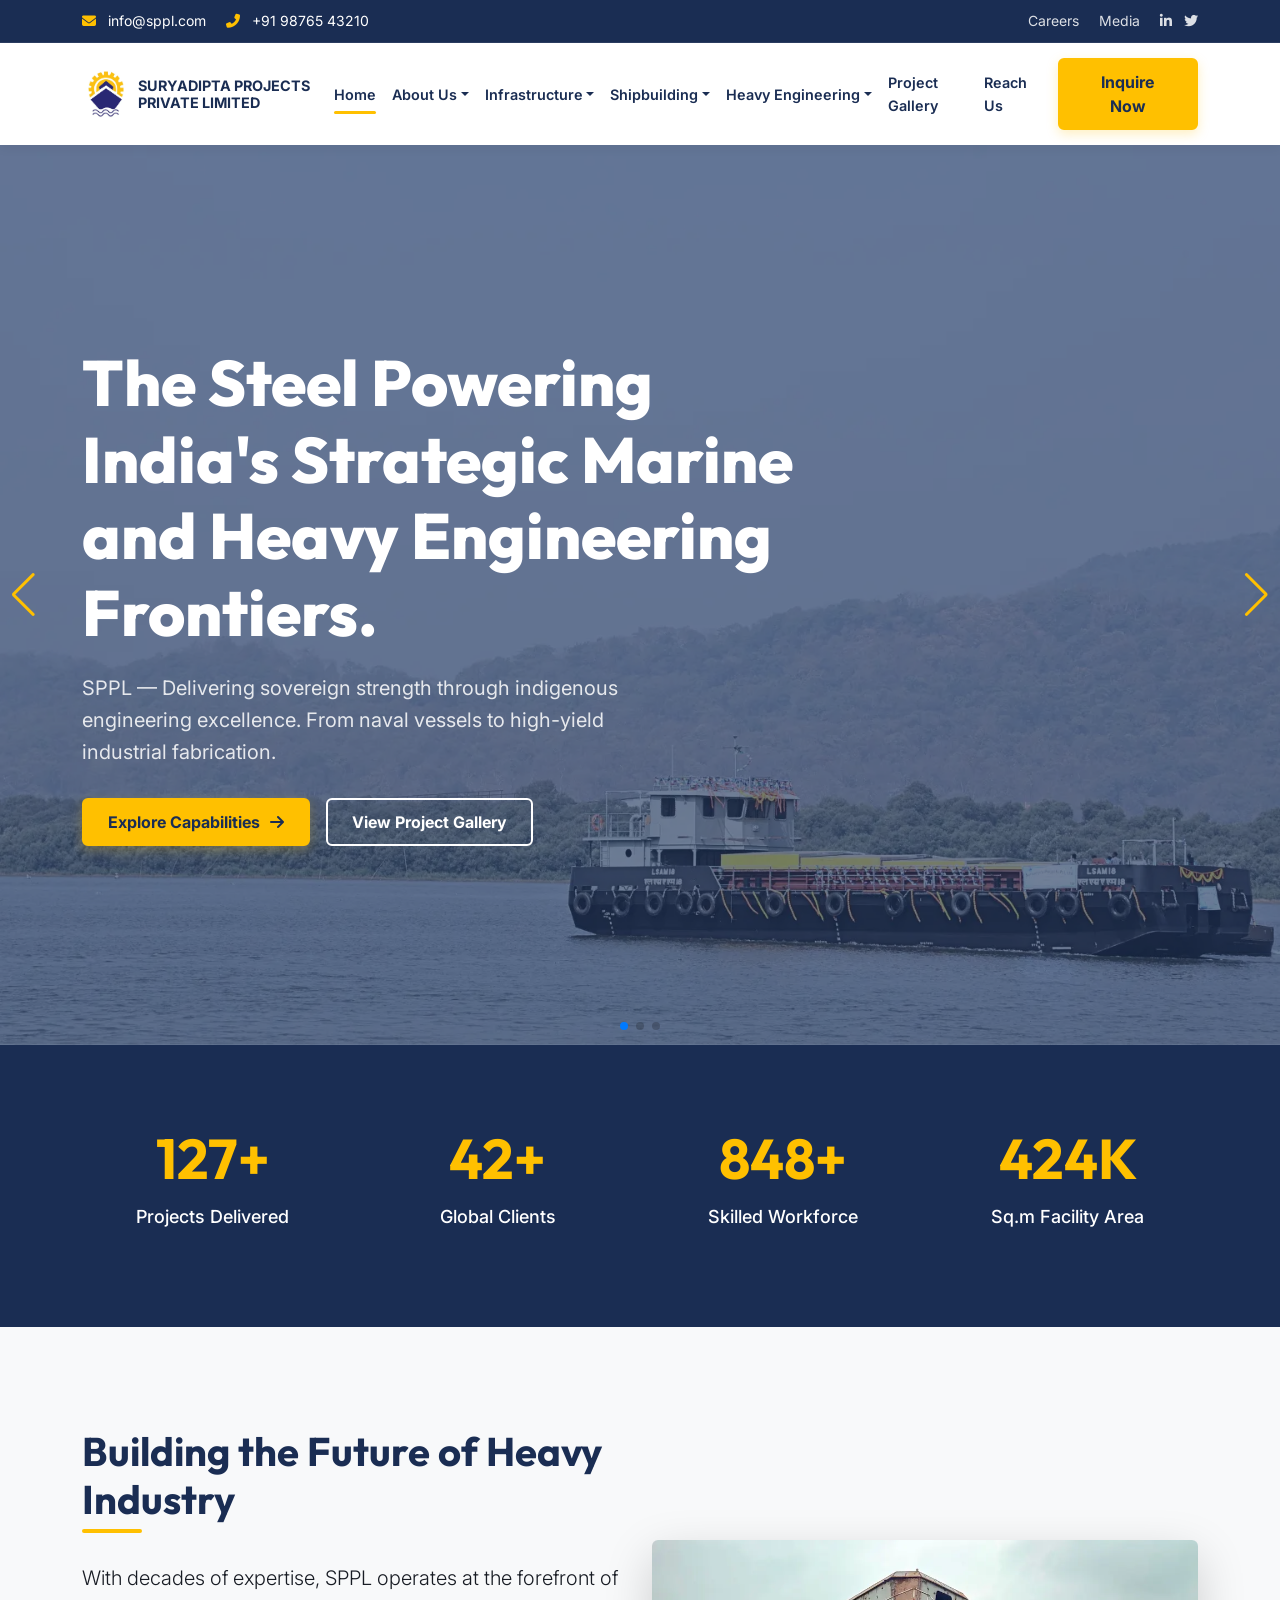
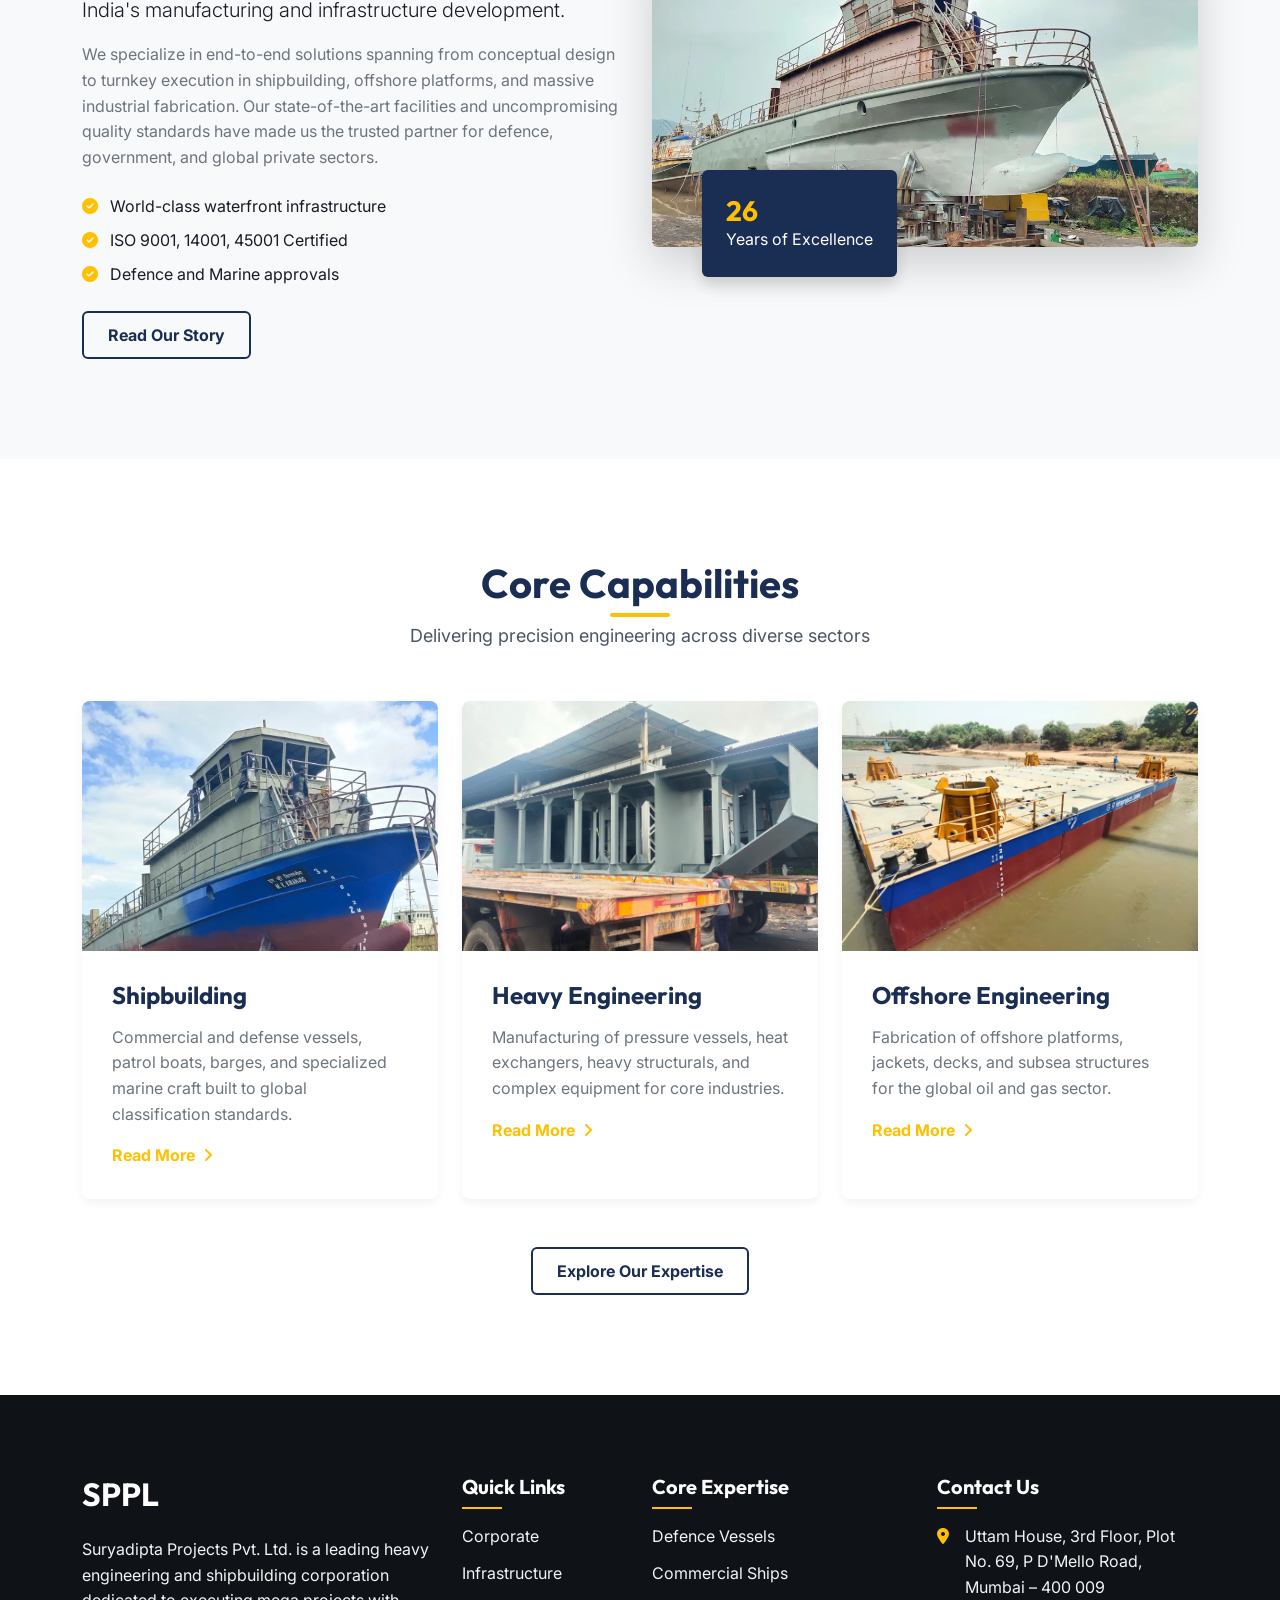
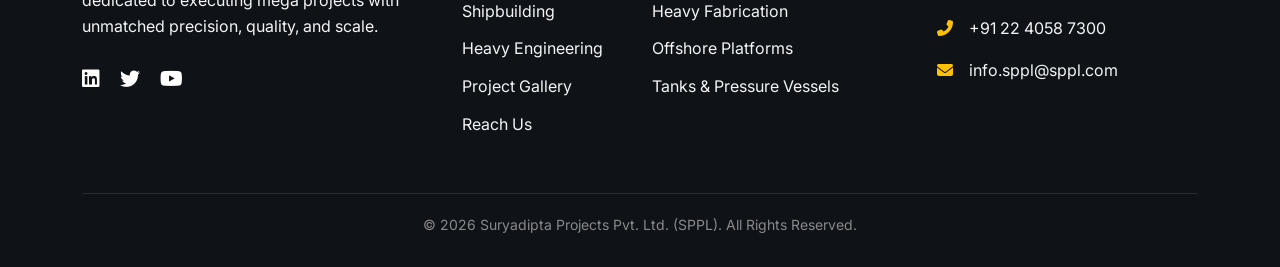
==== index.html @ 50466964 "Initial commit" ====
<!DOCTYPE html>
<html lang="en">

<head>
    <meta charset="UTF-8">
    <meta name="viewport" content="width=device-width, initial-scale=1.0">
    <meta name="description"
        content="SPPL - Suryadipta Projects Pvt. Ltd. Leading the way in heavy engineering, shipbuilding, offshore engineering, and industrial fabrication in India.">
    <title>SPPL | Heavy Engineering, Shipbuilding &amp; Offshore Engineering</title>

    <!-- Preconnect for performance -->
    <link rel="preconnect" href="https://fonts.googleapis.com">
    <link rel="preconnect" href="https://fonts.gstatic.com" crossorigin>

    <!-- Google Fonts: Inter (Body) & Outfit (Heading) -->
    <link
        href="https://fonts.googleapis.com/css2?family=Inter:wght@300;400;500;600;700&family=Outfit:wght@400;500;600;700;800&display=swap"
        rel="stylesheet">

    <!-- Bootstrap 5 CSS -->
    <link href="https://cdn.jsdelivr.net/npm/bootstrap@5.3.2/dist/css/bootstrap.min.css" rel="stylesheet">

    <!-- FontAwesome Icons -->
    <link rel="stylesheet" href="https://cdnjs.cloudflare.com/ajax/libs/font-awesome/6.4.2/css/all.min.css">

    <!-- AOS Animation CSS -->
    <link href="https://unpkg.com/aos@2.3.1/dist/aos.css" rel="stylesheet">

    <!-- Swiper CSS -->
    <link rel="stylesheet" href="https://cdn.jsdelivr.net/npm/swiper@11/swiper-bundle.min.css" />

    <!-- Custom CSS -->
    <link rel="stylesheet" href="css/style.css">

    <!-- SEO Schema Markup -->
    <script type="application/ld+json">
    {
      "@context": "https://schema.org",
      "@type": "Organization",
      "name": "Suryadipta Projects Pvt. Ltd. (SPPL)",
      "url": "https://www.sppl.com",
      "logo": "https://www.sppl.com/images/logo.png",
      "contactPoint": {
        "@type": "ContactPoint",
        "telephone": "+91-22-4058-7300",
        "contactType": "customer service"
      },
      "sameAs": [
        "https://www.linkedin.com/company/sppl"
      ]
    }
    </script>
</head>

<body>

    <!-- Topbar -->
    <div class="header-top d-none d-lg-block">
        <div class="container">
            <div class="row align-items-center">
                <div class="col-md-6">
                    <span class="me-3"><i class="fas fa-envelope text-orange me-2"></i> info@sppl.com</span>
                    <span><i class="fas fa-phone-alt text-orange me-2"></i> +91 98765 43210</span>
                </div>
                <div class="col-md-6 text-end">
                    <a href="careers.html" class="me-3">Careers</a>
                    <a href="media.html" class="me-3">Media</a>
                    <a href="#"><i class="fab fa-linkedin-in"></i></a>
                    <a href="#" class="ms-2"><i class="fab fa-twitter"></i></a>
                </div>
            </div>
        </div>
    </div>
    <!-- Navigation -->
    <nav class="navbar navbar-expand-xl navbar-light sticky-top">
        <div class="container">
            <a class="navbar-brand d-flex align-items-center" href="index.html">
                <img src="images/logo/logo.webp" alt="SPPL Logo" height="40" class="me-2">
                <span class="navbar-brand-text">
                    <span class="d-block">Suryadipta Projects</span>
                    <span class="d-block">Private Limited</span>
                </span>
            </a>
            <button class="navbar-toggler" type="button" data-bs-toggle="collapse" data-bs-target="#navbarNav"
                aria-controls="navbarNav" aria-expanded="false" aria-label="Toggle navigation">
                <span class="navbar-toggler-icon"></span>
            </button>
            <div class="collapse navbar-collapse" id="navbarNav">
                <ul class="navbar-nav ms-auto mb-2 mb-lg-0 align-items-xl-center">
                    <li class="nav-item"><a class="nav-link active" href="index.html">Home</a></li>

                    <!-- About Us -->
                    <li class="nav-item dropdown">
                        <a class="nav-link dropdown-toggle " href="about.html" id="aboutDropdown" role="button"
                            data-bs-toggle="dropdown" aria-expanded="false">About Us</a>
                        <ul class="dropdown-menu" aria-labelledby="aboutDropdown">
                            <li><a class="dropdown-item dropdown-overview" href="about.html"><i
                                        class="fas fa-building me-2"></i>About Overview</a></li>
                            <li>
                                <hr class="dropdown-divider my-1">
                            </li>
                            <li><a class="dropdown-item" href="about.html#director-profile">Director Profile</a></li>
                            <li><a class="dropdown-item" href="about.html#sppl-journey">SPPL Journey</a></li>
                            <li><a class="dropdown-item" href="about.html#order-book">Current Order Book</a></li>
                            <li>
                                <hr class="dropdown-divider my-1">
                            </li>
                            <li><a class="dropdown-item" href="quality.html">Quality & Safety</a></li>
                            <li><a class="dropdown-item" href="media.html">Media Room</a></li>
                            <li><a class="dropdown-item" href="careers.html">Careers</a></li>
                        </ul>
                    </li>

                    <!-- Infrastructure -->
                    <li class="nav-item dropdown">
                        <a class="nav-link dropdown-toggle " href="infrastructure.html" id="infraDropdown" role="button"
                            data-bs-toggle="dropdown" aria-expanded="false">Infrastructure</a>
                        <ul class="dropdown-menu" aria-labelledby="infraDropdown">
                            <li><a class="dropdown-item dropdown-overview" href="infrastructure.html"><i
                                        class="fas fa-industry me-2"></i>Infra Overview</a></li>
                            <li>
                                <hr class="dropdown-divider my-1">
                            </li>
                            <li><a class="dropdown-item" href="infrastructure.html#shipyard">Shipyard</a></li>
                            <li><a class="dropdown-item" href="infrastructure.html#heavy-fabrication-yard">Heavy
                                    Fabrication Yard</a></li>
                            <li><a class="dropdown-item" href="infrastructure.html#future-expansion">Future
                                    Expansion</a></li>
                        </ul>
                    </li>

                    <!-- Shipbuilding -->
                    <li class="nav-item dropdown">
                        <a class="nav-link dropdown-toggle " href="shipbuilding.html" id="shipbuildingDropdown"
                            role="button" data-bs-toggle="dropdown" aria-expanded="false">Shipbuilding</a>
                        <ul class="dropdown-menu" aria-labelledby="shipbuildingDropdown">
                            <li><a class="dropdown-item dropdown-overview" href="shipbuilding.html"><i
                                        class="fas fa-ship me-2"></i>Shipbuilding Overview</a></li>
                            <li>
                                <hr class="dropdown-divider my-1">
                            </li>
                            <li><a class="dropdown-item" href="shipbuilding.html#defence">Defence Vessels</a></li>
                            <li><a class="dropdown-item" href="shipbuilding.html#commercial">Commercial Vessels</a></li>
                        </ul>
                    </li>

                    <!-- Heavy Engineering -->
                    <li class="nav-item dropdown">
                        <a class="nav-link dropdown-toggle " href="heavy-engineering.html" id="heavyEngDropdown"
                            role="button" data-bs-toggle="dropdown" aria-expanded="false">Heavy Engineering</a>
                        <ul class="dropdown-menu" aria-labelledby="heavyEngDropdown">
                            <li><a class="dropdown-item dropdown-overview" href="heavy-engineering.html"><i
                                        class="fas fa-cogs me-2"></i>Heavy Eng. Overview</a></li>
                            <li>
                                <hr class="dropdown-divider my-1">
                            </li>
                            <li><a class="dropdown-item" href="heavy-engineering.html#heavy-fabrication">Heavy
                                    Fabrication</a></li>
                            <li><a class="dropdown-item" href="heavy-engineering.html#offshore-fabrication">Offshore
                                    Fabrication</a></li>
                            <li><a class="dropdown-item" href="heavy-engineering.html#tanks-vessels">Tanks &amp;
                                    Vessels</a></li>
                        </ul>
                    </li>

                    <li class="nav-item"><a class="nav-link " href="projects.html">Project Gallery</a></li>
                    <li class="nav-item"><a class="nav-link " href="contact.html">Reach Us</a></li>
                </ul>
                <a href="contact.html" class="btn btn-primary-custom ms-xl-3 d-none d-xl-inline-flex">Inquire Now</a>
                <div class="mobile-inquire-btn">
                    <a href="contact.html" class="btn btn-primary-custom w-100">Inquire Now <i
                            class="fas fa-arrow-right ms-2"></i></a>
                </div>
            </div>
        </div>
    </nav>

    <!-- Hero Section with Swiper -->
    <section class="hero-section">
        <div class="swiper hero-swiper w-100 h-100 position-absolute top-0 start-0 z-0">
            <div class="swiper-wrapper">
                <div class="swiper-slide">
                    <img src="images/index_page/hero_1.webp" alt="Shipyard at SPPL" class="hero-bg">
                </div>
                <div class="swiper-slide">
                    <img src="images/index_page/hero_2.webp" alt="Heavy Engineering at SPPL" class="hero-bg">
                </div>
                <div class="swiper-slide">
                    <img src="images/index_page/hero_3.webp" alt="Offshore Engineering at SPPL" class="hero-bg">
                </div>
            </div>
            <div class="swiper-pagination"></div>
            <div class="swiper-button-next" aria-label="Next slide" style="color: var(--c-industrial-orange);"></div>
            <div class="swiper-button-prev" aria-label="Previous slide" style="color: var(--c-industrial-orange);">
            </div>
        </div>

        <div class="container hero-content" data-aos="fade-up">
            <div class="row">
                <div class="col-lg-8">
                    <h1 class="hero-title">The Steel Powering India's Strategic Marine and Heavy Engineering Frontiers.
                    </h1>
                    <p class="hero-subtitle">SPPL &mdash; Delivering sovereign strength through indigenous engineering
                        excellence. From naval vessels to high-yield industrial fabrication.</p>
                    <div class="d-flex flex-wrap gap-3">
                        <a href="heavy-engineering.html" class="btn btn-primary-custom">Explore Capabilities <i
                                class="fas fa-arrow-right"></i></a>
                        <a href="projects.html" class="btn btn-outline-custom text-white border-white">View Project
                            Gallery</a>
                    </div>
                </div>
            </div>
        </div>
    </section>

    <!-- Statistics Section -->
    <section class="stats-section">
        <div class="container">
            <div class="row text-center g-4">
                <div class="col-md-3 col-6" data-aos="fade-up" data-aos-delay="100">
                    <div class="stat-item">
                        <h3><span class="stat-count" data-count="150">0</span>+</h3>
                        <p>Projects Delivered</p>
                    </div>
                </div>
                <div class="col-md-3 col-6" data-aos="fade-up" data-aos-delay="200">
                    <div class="stat-item">
                        <h3><span class="stat-count" data-count="50">0</span>+</h3>
                        <p>Global Clients</p>
                    </div>
                </div>
                <div class="col-md-3 col-6" data-aos="fade-up" data-aos-delay="300">
                    <div class="stat-item">
                        <h3><span class="stat-count" data-count="1000">0</span>+</h3>
                        <p>Skilled Workforce</p>
                    </div>
                </div>
                <div class="col-md-3 col-6" data-aos="fade-up" data-aos-delay="400">
                    <div class="stat-item">
                        <h3><span class="stat-count" data-count="500">0</span>K</h3>
                        <p>Sq.m Facility Area</p>
                    </div>
                </div>
            </div>
        </div>
    </section>

    <!-- About Intro Section -->
    <section class="section-padding bg-light">
        <div class="container">
            <div class="row align-items-center">
                <div class="col-lg-6 mb-5 mb-lg-0" data-aos="fade-right">
                    <h2 class="section-title">Building the Future of Heavy Industry</h2>
                    <p class="mt-4 lead">With decades of expertise, SPPL operates at the forefront of India's
                        manufacturing and infrastructure development.</p>
                    <p class="text-secondary">We specialize in end-to-end solutions spanning from conceptual design to
                        turnkey execution in shipbuilding, offshore platforms, and massive industrial fabrication. Our
                        state-of-the-art facilities and uncompromising quality standards have made us the trusted
                        partner for defence, government, and global private sectors.</p>

                    <ul class="list-unstyled mt-4 mb-4">
                        <li class="mb-2"><i class="fas fa-check-circle text-orange me-2"></i> World-class waterfront
                            infrastructure</li>
                        <li class="mb-2"><i class="fas fa-check-circle text-orange me-2"></i> ISO 9001, 14001, 45001
                            Certified</li>
                        <li class="mb-2"><i class="fas fa-check-circle text-orange me-2"></i> Defence and Marine
                            approvals</li>
                    </ul>

                    <a href="about.html" class="btn btn-outline-custom">Read Our Story</a>
                </div>
                <div class="col-lg-6" data-aos="fade-left">
                    <div class="position-relative">
                        <img src="images/index_page/about_us.webp" alt="About SPPL" class="img-fluid rounded shadow-lg"
                            loading="lazy">
                        <div class="position-absolute bottom-0 start-0 bg-navy text-white p-4 rounded shadow d-none d-md-block"
                            style="background-color: var(--c-navy-blue); margin-bottom: -30px; margin-left: 50px;">
                            <h3 class="text-orange mb-0 stat-count" id="yearsOfExcellenceCount" data-count="30">0</h3>
                            <script>
                                document.getElementById('yearsOfExcellenceCount').setAttribute('data-count', new Date().getFullYear() - 1995);
                            </script>
                            <p class="mb-0">Years of Excellence</p>
                        </div>
                    </div>
                </div>
            </div>
        </div>
    </section>

    <!-- Shipbuilding & Heavy Engineering Section -->
    <section class="section-padding">
        <div class="container">
            <div class="text-center mb-5" data-aos="fade-up">
                <h2 class="section-title">Core Capabilities</h2>
                <p class="section-subtitle">Delivering precision engineering across diverse sectors</p>
            </div>

            <div class="row g-4">
                <!-- Capability 1 -->
                <div class="col-lg-4 col-md-6" data-aos="fade-up" data-aos-delay="100">
                    <div class="capability-card">
                        <div class="capability-img">
                            <img src="images/index_page/capability_1.webp" alt="Shipbuilding at SPPL" loading="lazy">
                        </div>
                        <div class="capability-body">
                            <h3 class="capability-title">Shipbuilding</h3>
                            <p class="text-secondary">Commercial and defense vessels, patrol boats, barges, and
                                specialized marine craft built to global classification standards.</p>
                            <a href="shipbuilding.html" class="text-orange fw-bold">Read More <i
                                    class="fas fa-angle-right ms-1"></i></a>
                        </div>
                    </div>
                </div>

                <!-- Capability 2 -->
                <div class="col-lg-4 col-md-6" data-aos="fade-up" data-aos-delay="200">
                    <div class="capability-card">
                        <div class="capability-img">
                            <img src="images/index_page/capabilities_2.webp" alt="Heavy Engineering at SPPL"
                                loading="lazy">
                        </div>
                        <div class="capability-body">
                            <h3 class="capability-title">Heavy Engineering</h3>
                            <p class="text-secondary">Manufacturing of pressure vessels, heat exchangers, heavy
                                structurals, and complex equipment for core industries.</p>
                            <a href="heavy-engineering.html" class="text-orange fw-bold">Read More <i
                                    class="fas fa-angle-right ms-1"></i></a>
                        </div>
                    </div>
                </div>

                <!-- Capability 3 -->
                <div class="col-lg-4 col-md-6" data-aos="fade-up" data-aos-delay="300">
                    <div class="capability-card">
                        <div class="capability-img">
                            <img src="images/index_page/capability_3.webp" alt="Offshore Engineering at SPPL"
                                loading="lazy">
                        </div>
                        <div class="capability-body">
                            <h3 class="capability-title">Offshore Engineering</h3>
                            <p class="text-secondary">Fabrication of offshore platforms, jackets, decks, and subsea
                                structures for the global oil and gas sector.</p>
                            <a href="heavy-engineering.html#offshore-fabrication" class="text-orange fw-bold">Read More
                                <i class="fas fa-angle-right ms-1"></i></a>
                        </div>
                    </div>
                </div>
            </div>

            <div class="text-center mt-5">
                <a href="heavy-engineering.html" class="btn btn-outline-custom">Explore Our Expertise</a>
            </div>
        </div>
    </section>

    <!-- Footer -->
    <footer class="footer">
        <div class="container">
            <div class="row g-4">
                <div class="col-lg-4 col-md-6">
                    <h2 class="text-white m-0 mb-4 fw-bold">SPPL</h2>
                    <p style="color: var(--c-steel-grey-light);">Suryadipta Projects Pvt. Ltd. is a leading heavy
                        engineering and shipbuilding corporation dedicated to executing mega projects with unmatched
                        precision, quality, and scale.</p>
                    <div class="mt-4">
                        <a href="#" class="text-white me-3 fs-5" aria-label="LinkedIn"><i
                                class="fab fa-linkedin"></i></a>
                        <a href="#" class="text-white me-3 fs-5" aria-label="Twitter"><i class="fab fa-twitter"></i></a>
                        <a href="#" class="text-white fs-5" aria-label="YouTube"><i class="fab fa-youtube"></i></a>
                    </div>
                </div>

                <div class="col-lg-2 col-md-6">
                    <h4 class="footer-heading">Quick Links</h4>
                    <ul class="footer-links">
                        <li><a href="about.html">Corporate</a></li>
                        <li><a href="infrastructure.html">Infrastructure</a></li>
                        <li><a href="shipbuilding.html">Shipbuilding</a></li>
                        <li><a href="heavy-engineering.html">Heavy Engineering</a></li>
                        <li><a href="projects.html">Project Gallery</a></li>
                        <li><a href="contact.html">Reach Us</a></li>
                    </ul>
                </div>

                <div class="col-lg-3 col-md-6">
                    <h4 class="footer-heading">Core Expertise</h4>
                    <ul class="footer-links">
                        <li><a href="shipbuilding.html#defence">Defence Vessels</a></li>
                        <li><a href="shipbuilding.html#commercial">Commercial Ships</a></li>
                        <li><a href="heavy-engineering.html#heavy-fabrication">Heavy Fabrication</a></li>
                        <li><a href="heavy-engineering.html#offshore-fabrication">Offshore Platforms</a></li>
                        <li><a href="heavy-engineering.html#tanks-vessels">Tanks &amp; Pressure Vessels</a></li>
                    </ul>
                </div>

                <div class="col-lg-3 col-md-6">
                    <h4 class="footer-heading">Contact Us</h4>
                    <ul class="footer-links">
                        <li class="d-flex mb-3">
                            <i class="fas fa-map-marker-alt text-orange mt-1 me-3"></i>
                            <span style="color: var(--c-steel-grey-light);">Uttam House, 3rd Floor, Plot No. 69, P
                                D'Mello Road, Mumbai – 400 009</span>
                        </li>
                        <li class="d-flex mb-3">
                            <i class="fas fa-phone-alt text-orange mt-1 me-3"></i>
                            <span style="color: var(--c-steel-grey-light);">+91 22 4058 7300</span>
                        </li>
                        <li class="d-flex mb-3">
                            <i class="fas fa-envelope text-orange mt-1 me-3"></i>
                            <span style="color: var(--c-steel-grey-light);">info.sppl@sppl.com</span>
                        </li>
                    </ul>
                </div>
            </div>

            <div class="footer-bottom">
                <p class="mb-0">&copy; 2026 Suryadipta Projects Pvt. Ltd. (SPPL). All Rights Reserved.</p>
            </div>
        </div>
    </footer>

    <!-- Scroll to Top -->
    <div class="scroll-top" aria-label="Scroll to top">
        <i class="fas fa-chevron-up"></i>
    </div>

    <!-- Bootstrap 5 JS Bundle -->
    <script src="https://cdn.jsdelivr.net/npm/bootstrap@5.3.2/dist/js/bootstrap.bundle.min.js"></script>

    <!-- AOS Animation JS -->
    <script src="https://unpkg.com/aos@2.3.1/dist/aos.js"></script>

    <!-- Swiper JS -->
    <script src="https://cdn.jsdelivr.net/npm/swiper@11/swiper-bundle.min.js"></script>

    <!-- Custom JS -->
    <script src="js/main.js"></script>
</body>

</html>
---- css/style.css ----
/* ==========================================================================
   SPPL - Enterprise Corporate Website Styles
   ========================================================================== */

/* --------------------------------------------------------------------------
   Variables & Theme
   -------------------------------------------------------------------------- */
:root {
  /* Color Palette - White & Golden Yellow Corporate Theme */
  --c-golden-yellow: #FFC000;
  --c-golden-yellow-dark: #D9A000;
  --c-golden-yellow-light: #FFF8E6;

  --c-navy-blue: #1a2d53;
  --c-navy-blue-dark: #0F1217;
  --c-steel-grey: #4B5563;
  --c-steel-grey-light: #F3F4F6;
  --c-industrial-orange: #FFC000;
  --c-industrial-orange-hover: #D9A000;
  --c-white: #ffffff;
  --c-bg-offwhite: #ffffff;
  --c-black: #000000;
  --c-bg-light: #F8FAFC;
  --c-text-primary: #181C24;
  --c-text-secondary: #4B5563;

  /* Typography */
  --font-primary: 'Inter', sans-serif;
  --font-heading: 'Outfit', sans-serif;

  /* Transitions & Shadows */
  --transition-base: all 0.3s ease-in-out;
  --shadow-sm: 0 4px 10px rgba(0, 0, 0, 0.05);
  --shadow-md: 0 10px 20px rgba(0, 0, 0, 0.08);
  --shadow-lg: 0 20px 30px rgba(0, 0, 0, 0.12);
}

/* --------------------------------------------------------------------------
   Base Styles
   -------------------------------------------------------------------------- */
html {
  scroll-behavior: smooth;
  font-size: 16px;
  overflow-x: hidden;
}

body {
  font-family: var(--font-primary);
  color: var(--c-text-primary);
  background-color: var(--c-bg-offwhite);
  line-height: 1.6;
  overflow-x: hidden;
}

/* Text Selection */
::selection {
  background-color: var(--c-golden-yellow);
  color: var(--c-navy-blue);
}

/* Anchor offset for sticky navbar */
section[id],
div[id] {
  scroll-margin-top: 80px;
}

h1,
h2,
h3,
h4,
h5,
h6 {
  font-family: var(--font-heading);
  font-weight: 700;
  color: var(--c-navy-blue);
  margin-bottom: 1rem;
}

a {
  color: var(--c-navy-blue);
  text-decoration: none;
  transition: var(--transition-base);
}

a:hover {
  color: var(--c-golden-yellow-dark);
}

img {
  max-width: 100%;
  height: auto;
  display: block;
}

/* --------------------------------------------------------------------------
   Typography Utility Classes
   -------------------------------------------------------------------------- */
.text-navy {
  color: var(--c-navy-blue) !important;
}

.text-orange,
.text-yellow,
.text-golden {
  color: var(--c-golden-yellow) !important;
}

.text-grey {
  color: var(--c-steel-grey) !important;
}

.bg-yellow,
.bg-golden {
  background-color: var(--c-golden-yellow) !important;
}

.bg-navy {
  background-color: var(--c-navy-blue) !important;
}

/* --------------------------------------------------------------------------
   Buttons
   -------------------------------------------------------------------------- */
.btn-primary-custom {
  background-color: var(--c-golden-yellow);
  color: var(--c-navy-blue);
  border: 2px solid var(--c-golden-yellow);
  padding: 10px 24px;
  font-weight: 700;
  border-radius: 6px;
  transition: var(--transition-base);
  display: inline-flex;
  align-items: center;
  gap: 10px;
  box-shadow: 0 4px 12px rgba(255, 192, 0, 0.25);
}

.btn-primary-custom:hover {
  background-color: var(--c-navy-blue);
  color: var(--c-golden-yellow);
  border-color: var(--c-navy-blue);
}

.btn-outline-custom {
  background-color: transparent;
  color: var(--c-navy-blue);
  border: 2px solid var(--c-navy-blue);
  padding: 10px 24px;
  font-weight: 700;
  border-radius: 6px;
  transition: var(--transition-base);
}

.btn-outline-custom:hover {
  background-color: var(--c-golden-yellow);
  color: var(--c-navy-blue);
  border-color: var(--c-golden-yellow);
}

/* --------------------------------------------------------------------------
   Header & Navigation
   -------------------------------------------------------------------------- */
.header-top {
  background-color: var(--c-navy-blue);
  color: var(--c-white);
  padding: 10px 0;
  font-size: 0.875rem;
  border-bottom: 1px solid rgba(255, 255, 255, 0.08);
}

.header-top a {
  color: rgba(255, 255, 255, 0.85);
}

.header-top a:hover {
  color: var(--c-golden-yellow);
}

.navbar {
  padding: 15px 0;
  background-color: var(--c-bg-offwhite);
  box-shadow: var(--shadow-sm);
  transition: var(--transition-base);
}

.navbar.sticky {
  position: fixed;
  top: 0;
  width: 100%;
  z-index: 1030;
  padding: 10px 0;
  box-shadow: 0 4px 20px rgba(0, 0, 0, 0.08);
}

.navbar-brand img {
  height: 48px;
  width: auto;
  object-fit: contain;
  flex-shrink: 0;
}

.navbar-brand {
  flex-shrink: 0;
}

.navbar-brand-text {
  color: var(--c-navy-blue);
  text-transform: uppercase;
  font-weight: 700;
  font-size: 0.9rem;
  line-height: 1.2;
}

.nav-link {
  color: var(--c-navy-blue) !important;
  font-weight: 600;
  font-size: 0.9rem;
  padding: 10px 8px !important;
  position: relative;
  transition: var(--transition-base);
}

/* Underline only on plain nav-links, NOT on dropdown toggles */
.nav-link:not(.dropdown-toggle)::before {
  content: '';
  position: absolute;
  width: 0;
  height: 3px;
  bottom: 2px;
  left: 8px;
  background-color: var(--c-golden-yellow);
  border-radius: 2px;
  transition: var(--transition-base);
}

.nav-link:not(.dropdown-toggle).active::before {
  width: calc(100% - 16px);
}

@media (hover: hover) {
  .nav-link:not(.dropdown-toggle):hover::before {
    width: calc(100% - 16px);
  }
}

/* Active dropdown toggle — use a subtle bottom border instead */
.nav-link.dropdown-toggle.active {
  color: var(--c-golden-yellow-dark) !important;
}

/* Dropdown Menu Enhancements */
.dropdown-menu {
  border: none;
  border-top: 4px solid var(--c-golden-yellow);
  box-shadow: 0 10px 30px rgba(0, 0, 0, 0.12);
  border-radius: 8px;
  padding: 10px 0;
}

.dropdown-item {
  font-weight: 500;
  color: var(--c-navy-blue);
  padding: 8px 20px;
  transition: var(--transition-base);
}

.dropdown-item:hover,
.dropdown-item:focus {
  background-color: var(--c-golden-yellow-light);
  color: var(--c-navy-blue);
  padding-left: 24px;
}

/* Overview link at top of each dropdown — visually distinct */
.dropdown-item.dropdown-overview {
  color: var(--c-navy-blue);
  font-weight: 700;
  font-size: 0.875rem;
  letter-spacing: 0.02em;
  background-color: var(--c-golden-yellow-light);
  border-radius: 4px;
  margin: 4px 8px;
  padding: 7px 12px;
  width: calc(100% - 16px);
}

.dropdown-item.dropdown-overview i {
  color: var(--c-golden-yellow-dark);
}

.dropdown-item.dropdown-overview:hover {
  background-color: var(--c-golden-yellow);
  color: var(--c-navy-blue);
  padding-left: 12px;
}

.dropdown-divider {
  border-color: rgba(0,0,0,0.06);
}

@media (min-width: 1200px) {
  .navbar-nav .dropdown:hover>.dropdown-menu {
    display: block;
    margin-top: 0;
    animation: fadeIn 0.2s ease-in-out;
  }
}

@keyframes fadeIn {
  from {
    opacity: 0;
    transform: translateY(6px);
  }

  to {
    opacity: 1;
    transform: translateY(0);
  }
}

/* --------------------------------------------------------------------------
   Hero Section
   -------------------------------------------------------------------------- */
.hero-section {
  position: relative;
  height: 100vh;
  min-height: 600px;
  display: flex;
  align-items: center;
  background-color: var(--c-navy-blue);
  color: var(--c-white);
  overflow: hidden;
}

.hero-bg {
  position: absolute;
  top: 0;
  left: 0;
  width: 100%;
  height: 100%;
  object-fit: cover;
  opacity: 0.4;
  z-index: 1;
}

.hero-content {
  position: relative;
  z-index: 2;
}

.hero-title {
  font-size: 4rem;
  font-weight: 800;
  color: var(--c-white);
  margin-bottom: 20px;
}

.hero-subtitle {
  font-size: 1.25rem;
  font-weight: 400;
  margin-bottom: 30px;
  max-width: 600px;
  color: rgba(255,255,255,0.85);
}

/* --------------------------------------------------------------------------
   Sections General
   -------------------------------------------------------------------------- */
.section-padding {
  padding: 100px 0;
}

.section-title {
  font-size: 2.5rem;
  margin-bottom: 15px;
  position: relative;
  display: inline-block;
}

.section-title::after {
  content: '';
  position: absolute;
  left: 0;
  bottom: -10px;
  width: 60px;
  height: 4px;
  background-color: var(--c-industrial-orange);
  border-radius: 2px;
}

.text-center .section-title::after {
  left: 50%;
  transform: translateX(-50%);
}

.section-subtitle {
  font-size: 1.125rem;
  color: var(--c-steel-grey);
  margin-bottom: 50px;
}

/* Page Header */
.page-header {
  padding: 60px 0;
}

.page-header .display-4 {
  font-size: 3rem;
}

/* --------------------------------------------------------------------------
   Features / Capabilities Cards
   -------------------------------------------------------------------------- */
.capability-card {
  background: var(--c-bg-offwhite);
  border-radius: 8px;
  overflow: hidden;
  box-shadow: var(--shadow-sm);
  transition: var(--transition-base);
  height: 100%;
  position: relative;
}

@media (hover: hover) {
  .capability-card:hover {
    box-shadow: var(--shadow-lg);
    transform: translateY(-5px);
  }
}

.capability-img {
  height: 250px;
  overflow: hidden;
}

.capability-img img {
  width: 100%;
  height: 100%;
  object-fit: cover;
  transition: transform 0.5s ease;
}

@media (hover: hover) {
  .capability-card:hover .capability-img img {
    transform: scale(1.1);
  }
}

.capability-body {
  padding: 30px;
}

.capability-title {
  font-size: 1.5rem;
  margin-bottom: 15px;
}

/* --------------------------------------------------------------------------
   Statistics Section
   -------------------------------------------------------------------------- */
.stats-section {
  background-color: var(--c-navy-blue);
  color: var(--c-white);
  padding: 80px 0;
}

.stat-item h3 {
  font-size: 3.5rem;
  color: var(--c-industrial-orange);
  margin-bottom: 10px;
}

.stat-item p {
  font-size: 1.125rem;
  font-weight: 500;
}

/* --------------------------------------------------------------------------
   Form Controls
   -------------------------------------------------------------------------- */
.form-control {
  border-radius: 8px;
  border: 1.5px solid #e2e8f0;
  transition: border-color 0.2s ease, box-shadow 0.2s ease;
}

.form-control:focus {
  border-color: var(--c-golden-yellow);
  box-shadow: 0 0 0 3px rgba(255, 192, 0, 0.2);
  outline: none;
}

/* --------------------------------------------------------------------------
   Footer
   -------------------------------------------------------------------------- */
.footer {
  background-color: var(--c-navy-blue-dark);
  color: var(--c-white);
  padding: 80px 0 30px;
}

/* Mobile Inquire Button inside collapsed navbar */
.mobile-inquire-btn {
  display: none;
}

@media (max-width: 1199.98px) {
  .mobile-inquire-btn {
    display: block;
    margin-top: 15px;
    padding-bottom: 10px;
  }
}

.footer-logo {
  height: 60px;
  margin-bottom: 20px;
  filter: brightness(0) invert(1);
}

.footer-heading {
  color: var(--c-white);
  font-size: 1.25rem;
  margin-bottom: 25px;
  position: relative;
}

.footer-heading::after {
  content: '';
  position: absolute;
  left: 0;
  bottom: -10px;
  width: 40px;
  height: 2px;
  background-color: var(--c-industrial-orange);
}

.footer-links {
  list-style: none;
  padding: 0;
}

.footer-links li {
  margin-bottom: 12px;
}

.footer-links a {
  color: var(--c-steel-grey-light);
  transition: var(--transition-base);
}

.footer-links a:hover {
  color: var(--c-industrial-orange);
  padding-left: 5px;
}

.footer-bottom {
  border-top: 1px solid rgba(255, 255, 255, 0.1);
  padding-top: 20px;
  margin-top: 40px;
  text-align: center;
  font-size: 0.875rem;
  color: rgba(255,255,255,0.5);
}

/* --------------------------------------------------------------------------
   Scroll to Top
   -------------------------------------------------------------------------- */
.scroll-top {
  position: fixed;
  bottom: 30px;
  right: 30px;
  width: 50px;
  height: 50px;
  background-color: var(--c-industrial-orange);
  color: var(--c-navy-blue);
  border-radius: 50%;
  display: flex;
  align-items: center;
  justify-content: center;
  font-size: 1.25rem;
  box-shadow: var(--shadow-md);
  cursor: pointer;
  opacity: 0;
  visibility: hidden;
  transition: var(--transition-base);
  z-index: 999;
}

.scroll-top.show {
  opacity: 1;
  visibility: visible;
}

.scroll-top:hover {
  background-color: var(--c-navy-blue);
  color: var(--c-golden-yellow);
}

/* --------------------------------------------------------------------------
   Timeline (SPPL Journey)
   -------------------------------------------------------------------------- */
/* Desktop: single horizontal rule */
.timeline-row {
  position: relative;
}

.timeline-row::before {
  content: '';
  display: none;
}

@media (min-width: 768px) {
  .timeline-row::before {
    content: '';
    display: block;
    position: absolute;
    /* 1.5rem for pt-4 on the row + 24px (half of 50px circle minus 1px for half of 2px line height) */
    top: calc(1.5rem + 24px);
    /* align from center of first col to center of last col */
    left: calc(12.5% + 25px);
    right: calc(12.5% + 25px);
    height: 2px;
    background-color: rgba(255, 255, 255, 0.15);
    z-index: 1;
  }
}

/* Mobile: vertical connector between items */
.timeline-col {
  position: relative;
  z-index: 2;
}

@media (max-width: 767.98px) {
  .timeline-col:not(:last-child)::after {
    content: '';
    display: block;
    width: 2px;
    height: 40px;
    background-color: rgba(255, 255, 255, 0.15);
    margin: 0 auto;
  }
}

/* --------------------------------------------------------------------------
   Gallery / Director Cards
   -------------------------------------------------------------------------- */
.gallery-item {
  cursor: pointer;
  transition: transform 0.3s ease, box-shadow 0.3s ease;
}

@media (hover: hover) {
  .gallery-item:hover {
    transform: translateY(-4px);
    box-shadow: 0 12px 30px rgba(0, 0, 0, 0.12) !important;
  }
}

.gallery-item img:hover {
  transform: none; /* prevent double-transform; parent handles it */
}

/* Director circular images — responsive sizing */
.director-avatar {
  width: 160px;
  height: 160px;
  object-fit: cover;
  border-radius: 50%;
  border: 3px solid var(--c-golden-yellow-light);
}

@media (max-width: 575.98px) {
  .director-avatar {
    width: 120px;
    height: 120px;
  }
}

/* --------------------------------------------------------------------------
   Multi-level Dropdown
   -------------------------------------------------------------------------- */
.dropdown-submenu {
  position: relative;
}

.dropdown-submenu>.dropdown-toggle {
  padding-right: 35px; /* ensure text doesn't overlap arrow */
}

.dropdown-submenu>.dropdown-menu {
  top: 0;
  left: 100%;
  margin-top: -5px;
  margin-left: 0;
  border-radius: 8px;
}

@media (min-width: 1200px) {
  .dropdown-submenu>.dropdown-menu {
    border-top: none;
    border-left: 4px solid var(--c-golden-yellow);
  }

  .dropdown-submenu:hover>.dropdown-menu {
    display: block;
  }

  .dropdown-submenu>.dropdown-toggle::after {
    transform: rotate(-90deg);
    position: absolute;
    right: 15px;
    top: 50%;
    margin-top: -2px;
  }
}

@media (max-width: 1199px) {
  .dropdown-submenu>.dropdown-menu {
    margin-left: 1rem;
    border: none;
    border-left: 2px solid var(--c-golden-yellow);
    box-shadow: none;
    padding-top: 0;
  }
}

/* --------------------------------------------------------------------------
   Responsive — Large tablet
   -------------------------------------------------------------------------- */
@media (max-width: 1199.98px) {
  .navbar-collapse {
    max-height: 80vh;
    overflow-y: auto;
    padding: 10px 0;
  }

  .navbar .dropdown-menu {
    border-top: none;
    box-shadow: none;
    padding-left: 15px;
  }
}

/* --------------------------------------------------------------------------
   Responsive — Tablet
   -------------------------------------------------------------------------- */
@media (max-width: 991.98px) {
  .hero-title {
    font-size: 2.5rem;
  }

  .section-padding {
    padding: 60px 0;
  }

  .section-title {
    font-size: 2rem;
  }

  .stat-item h3 {
    font-size: 2.5rem;
  }

  .page-header .display-4 {
    font-size: 2.25rem;
  }

  .footer {
    padding: 50px 0 25px;
  }

  .capability-img {
    height: 200px;
  }
}

/* --------------------------------------------------------------------------
   Responsive — Mobile (md)
   -------------------------------------------------------------------------- */
@media (max-width: 767.98px) {
  .stat-item h3 {
    font-size: 2rem;
  }

  .section-padding {
    padding: 50px 0;
  }

  .page-header .display-4 {
    font-size: 1.75rem;
  }

  .page-header .lead {
    font-size: 1rem;
  }

  .footer-heading {
    margin-top: 10px;
  }

  /* Modal director image full width on mobile */
  .modal .col-md-5 img {
    min-height: 250px !important;
    border-radius: 20px 20px 0 0 !important;
  }
}

/* --------------------------------------------------------------------------
   Responsive — Mobile (sm)
   -------------------------------------------------------------------------- */
@media (max-width: 575.98px) {
  .hero-title {
    font-size: 1.85rem;
  }

  .hero-subtitle {
    font-size: 1rem;
  }

  .section-padding {
    padding: 40px 0;
  }

  .section-title {
    font-size: 1.75rem;
  }

  .stat-item h3 {
    font-size: 1.75rem;
  }

  .stat-item p {
    font-size: 0.875rem;
  }

  .btn-primary-custom,
  .btn-outline-custom {
    padding: 8px 18px;
    font-size: 0.875rem;
  }

  .capability-body {
    padding: 20px;
  }

  .capability-img {
    height: 180px;
  }

  .footer {
    padding: 40px 0 20px;
    text-align: center;
  }

  .footer-heading::after {
    left: 50%;
    transform: translateX(-50%);
  }

  .footer-links {
    text-align: center;
  }

  .footer .d-flex.mb-3 {
    justify-content: center;
  }

  .footer .mt-4 {
    text-align: center;
  }
}

/* --------------------------------------------------------------------------
   Focus & Accessibility
   -------------------------------------------------------------------------- */
.nav-link:focus-visible,
.btn:focus-visible,
.dropdown-item:focus-visible,
.form-control:focus-visible {
  outline: 2px solid var(--c-golden-yellow);
  outline-offset: 2px;
}

/* --------------------------------------------------------------------------
   Hover Effects
   -------------------------------------------------------------------------- */
.hover-lift {
  transition: transform 0.3s ease, box-shadow 0.3s ease;
}

@media (hover: hover) {
  .hover-lift:hover {
    transform: translateY(-5px);
    box-shadow: 0 10px 20px rgba(0, 0, 0, 0.1) !important;
  }
}

/* --------------------------------------------------------------------------
   Contact Form Success Toast
   -------------------------------------------------------------------------- */
.form-toast {
  position: fixed;
  bottom: 30px;
  left: 50%;
  transform: translateX(-50%) translateY(80px);
  background-color: #1a2d53;
  color: #fff;
  padding: 14px 28px;
  border-radius: 50px;
  box-shadow: 0 8px 24px rgba(0,0,0,0.15);
  font-weight: 600;
  font-size: 0.95rem;
  z-index: 9999;
  opacity: 0;
  transition: all 0.4s cubic-bezier(0.34, 1.56, 0.64, 1);
  white-space: nowrap;
}

.form-toast.show {
  opacity: 1;
  transform: translateX(-50%) translateY(0);
}

.form-toast i {
  color: var(--c-golden-yellow);
  margin-right: 8px;
}

/* ==========================================================================
   Order Book Section Styles (Modern Enterprise Theme)
   ========================================================================== */
.order-book-section {
  background: radial-gradient(circle at 10% 20%, rgba(26, 45, 83, 0.03) 0%, rgba(255, 192, 0, 0.02) 90%), #f8fafc;
  position: relative;
  overflow: hidden;
}

.order-book-section::before {
  content: '';
  position: absolute;
  top: 0;
  left: 0;
  right: 0;
  height: 1px;
  background: linear-gradient(90deg, transparent, rgba(255, 192, 0, 0.4), transparent);
}

.order-kicker-badge {
  display: inline-flex;
  align-items: center;
  gap: 8px;
  padding: 6px 16px;
  background: rgba(26, 45, 83, 0.08);
  color: var(--c-navy-blue);
  border: 1px solid rgba(26, 45, 83, 0.15);
  border-radius: 50px;
  font-size: 0.82rem;
  font-weight: 700;
  text-transform: uppercase;
  letter-spacing: 1.2px;
}

.order-kicker-badge i {
  color: var(--c-golden-yellow-dark);
}

/* Backlog Metrics Bar */
.order-metrics-strip {
  background: #ffffff;
  border: 1px solid rgba(26, 45, 83, 0.08);
  border-radius: 16px;
  box-shadow: 0 10px 30px rgba(26, 45, 83, 0.05);
  padding: 1.25rem 1.5rem;
  margin-bottom: 2.5rem;
}

.order-metric-item {
  display: flex;
  align-items: center;
  gap: 16px;
  padding: 0.75rem 0.5rem;
}

.order-metric-icon {
  width: 52px;
  height: 52px;
  border-radius: 14px;
  display: flex;
  align-items: center;
  justify-content: center;
  font-size: 1.4rem;
  flex-shrink: 0;
  transition: transform 0.3s ease;
}

.order-metric-item:hover .order-metric-icon {
  transform: scale(1.1);
}

.order-metric-icon.navy {
  background: rgba(26, 45, 83, 0.08);
  color: var(--c-navy-blue);
}

.order-metric-icon.gold {
  background: rgba(255, 192, 0, 0.15);
  color: var(--c-golden-yellow-dark);
}

.order-metric-num {
  font-family: var(--font-heading);
  font-size: 1.85rem;
  font-weight: 800;
  line-height: 1.1;
  color: var(--c-navy-blue);
}

.order-metric-label {
  font-size: 0.85rem;
  font-weight: 600;
  color: var(--c-steel-grey);
  margin-bottom: 0;
}

.order-metric-sub {
  font-size: 0.75rem;
  color: #8b95a5;
  display: block;
}

/* Interactive Filter Buttons */
.order-filter-nav {
  display: flex;
  flex-wrap: wrap;
  justify-content: center;
  gap: 10px;
  margin-bottom: 2.5rem;
}

.order-filter-btn {
  background: #ffffff;
  border: 1px solid rgba(26, 45, 83, 0.12);
  color: var(--c-navy-blue);
  font-weight: 600;
  font-size: 0.9rem;
  padding: 8px 20px;
  border-radius: 50px;
  transition: all 0.25s ease;
  cursor: pointer;
}

.order-filter-btn:hover {
  background: rgba(255, 192, 0, 0.15);
  border-color: var(--c-golden-yellow);
  color: var(--c-navy-blue);
}

.order-filter-btn.active {
  background: var(--c-navy-blue);
  border-color: var(--c-navy-blue);
  color: #ffffff;
  box-shadow: 0 4px 15px rgba(26, 45, 83, 0.25);
}

.order-filter-btn .badge {
  background: rgba(26, 45, 83, 0.08);
  color: var(--c-navy-blue);
  margin-left: 6px;
  font-size: 0.75rem;
}

.order-filter-btn.active .badge {
  background: var(--c-golden-yellow);
  color: var(--c-navy-blue);
}

/* Order Cards */
.order-card-col {
  transition: opacity 0.3s ease, transform 0.3s ease;
}

.order-card-col.d-none {
  display: none !important;
}

.order-simple-card {
  background: #ffffff;
  border: 1px solid rgba(26, 45, 83, 0.08);
  border-radius: 20px;
  box-shadow: 0 6px 20px rgba(26, 45, 83, 0.05);
  transition: all 0.35s cubic-bezier(0.165, 0.84, 0.44, 1);
  display: flex;
  flex-direction: column;
}

.order-simple-card:hover {
  transform: translateY(-8px);
  box-shadow: 0 18px 36px rgba(26, 45, 83, 0.12);
  border-color: rgba(255, 192, 0, 0.55);
}

.order-icon-wrap {
  width: 68px;
  height: 68px;
  border-radius: 50%;
  background: rgba(26, 45, 83, 0.05);
  color: var(--c-navy-blue);
  display: flex;
  align-items: center;
  justify-content: center;
  margin: 0.5rem auto 1rem auto;
  transition: all 0.35s ease;
}

.order-simple-card:hover .order-icon-wrap {
  background: var(--c-navy-blue);
  color: var(--c-golden-yellow);
  transform: scale(1.1);
}

.order-card {
  background: #ffffff;
  border: 1px solid rgba(26, 45, 83, 0.08);
  border-radius: 20px;
  overflow: hidden;
  box-shadow: 0 8px 24px rgba(26, 45, 83, 0.06);
  transition: all 0.35s cubic-bezier(0.165, 0.84, 0.44, 1);
  display: flex;
  flex-direction: column;
  height: 100%;
  position: relative;
}

.order-card:hover {
  transform: translateY(-8px);
  box-shadow: 0 20px 40px rgba(26, 45, 83, 0.12);
  border-color: rgba(255, 192, 0, 0.5);
}

/* Image Media Header */
.order-card-media {
  position: relative;
  width: 100%;
  padding-top: 56.25%; /* 16:9 Aspect Ratio */
  overflow: hidden;
  background-color: var(--c-navy-blue);
}

.order-card-img {
  position: absolute;
  top: 0;
  left: 0;
  width: 100%;
  height: 100%;
  object-fit: cover;
  transition: transform 0.6s cubic-bezier(0.165, 0.84, 0.44, 1);
}

.order-card:hover .order-card-img {
  transform: scale(1.08);
}

.order-card-overlay {
  position: absolute;
  inset: 0;
  background: linear-gradient(180deg, rgba(15, 18, 23, 0.45) 0%, rgba(15, 18, 23, 0.1) 40%, rgba(15, 18, 23, 0.75) 100%);
  pointer-events: none;
}

.order-badge-sector {
  position: absolute;
  top: 14px;
  left: 14px;
  background: rgba(26, 45, 83, 0.85);
  backdrop-filter: blur(8px);
  -webkit-backdrop-filter: blur(8px);
  color: #ffffff;
  font-size: 0.75rem;
  font-weight: 700;
  letter-spacing: 0.8px;
  text-transform: uppercase;
  padding: 5px 12px;
  border-radius: 50px;
  border: 1px solid rgba(255, 255, 255, 0.2);
  z-index: 2;
}

.order-badge-status {
  position: absolute;
  top: 14px;
  right: 14px;
  background: rgba(15, 23, 42, 0.85);
  backdrop-filter: blur(8px);
  -webkit-backdrop-filter: blur(8px);
  color: #ffffff;
  font-size: 0.72rem;
  font-weight: 600;
  padding: 5px 12px;
  border-radius: 50px;
  border: 1px solid rgba(255, 255, 255, 0.15);
  display: inline-flex;
  align-items: center;
  gap: 6px;
  z-index: 2;
}

.status-dot-pulse {
  width: 8px;
  height: 8px;
  background-color: #10B981;
  border-radius: 50%;
  box-shadow: 0 0 0 rgba(16, 185, 129, 0.7);
  animation: statusPulse 1.8s infinite;
}

@keyframes statusPulse {
  0% { box-shadow: 0 0 0 0 rgba(16, 185, 129, 0.7); }
  70% { box-shadow: 0 0 0 8px rgba(16, 185, 129, 0); }
  100% { box-shadow: 0 0 0 0 rgba(16, 185, 129, 0); }
}

.order-highlight-pill {
  position: absolute;
  bottom: 12px;
  left: 14px;
  right: 14px;
  background: rgba(255, 255, 255, 0.18);
  backdrop-filter: blur(10px);
  -webkit-backdrop-filter: blur(10px);
  border: 1px solid rgba(255, 255, 255, 0.3);
  border-radius: 10px;
  padding: 6px 14px;
  color: #ffffff;
  font-size: 0.82rem;
  font-weight: 600;
  display: flex;
  justify-content: space-between;
  align-items: center;
  z-index: 2;
}

/* Card Body */
.order-card-body {
  padding: 1.5rem;
  display: flex;
  flex-direction: column;
  flex-grow: 1;
}

.order-client-tag {
  display: inline-flex;
  align-items: center;
  gap: 6px;
  font-size: 0.8rem;
  font-weight: 700;
  color: #D9A000;
  text-transform: uppercase;
  letter-spacing: 0.5px;
  margin-bottom: 0.4rem;
}

.order-card-title {
  font-family: var(--font-heading);
  font-size: 1.25rem;
  font-weight: 700;
  color: var(--c-navy-blue);
  line-height: 1.35;
  margin-bottom: 0.75rem;
}

.order-unit-count {
  display: inline-block;
  background: var(--c-golden-yellow);
  color: var(--c-navy-blue);
  font-size: 0.85rem;
  font-weight: 800;
  padding: 2px 10px;
  border-radius: 6px;
  margin-right: 6px;
}

.order-card-desc {
  font-size: 0.9rem;
  color: var(--c-steel-grey);
  line-height: 1.55;
  margin-bottom: 1.2rem;
}

/* Technical Specification Matrix */
.order-specs-grid {
  display: grid;
  grid-template-columns: repeat(2, 1fr);
  gap: 10px;
  margin-bottom: 1.25rem;
  background: var(--c-steel-grey-light);
  padding: 12px;
  border-radius: 12px;
  border: 1px solid rgba(26, 45, 83, 0.05);
}

.order-spec-item {
  display: flex;
  flex-direction: column;
}

.order-spec-label {
  font-size: 0.72rem;
  font-weight: 600;
  text-transform: uppercase;
  letter-spacing: 0.5px;
  color: #64748B;
  display: flex;
  align-items: center;
  gap: 5px;
}

.order-spec-val {
  font-size: 0.85rem;
  font-weight: 700;
  color: var(--c-navy-blue);
  white-space: nowrap;
  overflow: hidden;
  text-overflow: ellipsis;
}

/* Manufacturing Progress Bar */
.order-progress-box {
  margin-top: auto;
  padding-top: 1rem;
  border-top: 1px dashed rgba(26, 45, 83, 0.1);
}

.order-progress-header {
  display: flex;
  justify-content: space-between;
  align-items: center;
  font-size: 0.8rem;
  font-weight: 600;
  margin-bottom: 6px;
}

.order-progress-stage {
  color: var(--c-navy-blue);
}

.order-progress-pct {
  color: var(--c-golden-yellow-dark);
  font-weight: 800;
}

.order-progress-bar-bg {
  height: 8px;
  background-color: #E2E8F0;
  border-radius: 50px;
  overflow: hidden;
  position: relative;
}

.order-progress-bar-fill {
  height: 100%;
  border-radius: 50px;
  background: linear-gradient(90deg, #1a2d53 0%, #FFC000 100%);
  transition: width 1.2s cubic-bezier(0.165, 0.84, 0.44, 1);
  position: relative;
}

.order-progress-bar-fill::after {
  content: '';
  position: absolute;
  top: 0;
  left: 0;
  bottom: 0;
  right: 0;
  background: linear-gradient(90deg, transparent, rgba(255, 255, 255, 0.4), transparent);
  animation: shimmerProgress 2s infinite;
}

@keyframes shimmerProgress {
  0% { transform: translateX(-100%); }
  100% { transform: translateX(100%); }
}

.order-progress-timeline {
  display: flex;
  justify-content: space-between;
  font-size: 0.7rem;
  color: #94A3B8;
  margin-top: 5px;
}

/* Card Action Footer */
.order-card-action {
  margin-top: 1.2rem;
  display: flex;
  align-items: center;
  justify-content: space-between;
  gap: 10px;
}

.order-view-btn {
  width: 100%;
  background: #ffffff;
  color: var(--c-navy-blue);
  border: 1.5px solid var(--c-navy-blue);
  border-radius: 10px;
  padding: 9px 16px;
  font-size: 0.88rem;
  font-weight: 700;
  display: inline-flex;
  align-items: center;
  justify-content: center;
  gap: 8px;
  transition: all 0.25s ease;
}

.order-view-btn:hover {
  background: var(--c-navy-blue);
  color: #ffffff;
  box-shadow: 0 4px 12px rgba(26, 45, 83, 0.2);
}

.order-view-btn i {
  transition: transform 0.2s ease;
}

.order-view-btn:hover i {
  transform: translateX(3px);
}

/* Trust & Certification Ribbon */
.order-trust-strip {
  background: linear-gradient(135deg, #1a2d53 0%, #0F1217 100%);
  border-radius: 18px;
  padding: 2.2rem 2rem;
  color: #ffffff;
  margin-top: 3.5rem;
  box-shadow: 0 15px 35px rgba(15, 18, 23, 0.15);
  position: relative;
  overflow: hidden;
}

.order-trust-strip::after {
  content: '';
  position: absolute;
  top: 0;
  right: 0;
  width: 250px;
  height: 100%;
  background: radial-gradient(circle, rgba(255, 192, 0, 0.15) 0%, transparent 70%);
  pointer-events: none;
}

.order-cert-pill {
  display: inline-flex;
  align-items: center;
  gap: 8px;
  background: rgba(255, 255, 255, 0.08);
  border: 1px solid rgba(255, 255, 255, 0.15);
  border-radius: 50px;
  padding: 6px 14px;
  font-size: 0.82rem;
  font-weight: 600;
  color: #E2E8F0;
  margin-right: 8px;
  margin-bottom: 8px;
}

.order-cert-pill i {
  color: var(--c-golden-yellow);
}

/* Trust Strip Action Buttons - Perfectly Equalized & Cohesive */
.order-trust-btn {
  display: inline-flex;
  align-items: center;
  justify-content: center;
  width: 220px;
  max-width: 100%;
  height: 50px;
  padding: 0 20px;
  border-radius: 50px !important;
  font-size: 0.95rem;
  font-weight: 700;
  letter-spacing: 0.3px;
  text-decoration: none;
  transition: all 0.25s ease;
  white-space: nowrap;
  box-sizing: border-box;
}

.order-trust-btn-primary {
  background-color: var(--c-golden-yellow);
  color: var(--c-navy-blue) !important;
  border: 2px solid var(--c-golden-yellow);
}

.order-trust-btn-primary:hover {
  background-color: #E5AC00;
  border-color: #E5AC00;
  color: var(--c-navy-blue) !important;
  transform: translateY(-2px);
  box-shadow: 0 8px 22px rgba(255, 192, 0, 0.4);
}

.order-trust-btn-secondary {
  background-color: rgba(255, 255, 255, 0.08);
  color: #ffffff !important;
  border: 2px solid rgba(255, 255, 255, 0.5);
  backdrop-filter: blur(4px);
}

.order-trust-btn-secondary:hover {
  background-color: #ffffff;
  color: var(--c-navy-blue) !important;
  border-color: #ffffff;
  transform: translateY(-2px);
  box-shadow: 0 8px 22px rgba(255, 255, 255, 0.25);
}

/* --------------------------------------------------------------------------
   Vessel Track Record Table & Project Database
   -------------------------------------------------------------------------- */
.track-record-card {
  background: #ffffff;
  border: 1px solid rgba(26, 45, 83, 0.08);
  border-radius: 16px;
  overflow: hidden;
  box-shadow: 0 10px 30px rgba(26, 45, 83, 0.06);
  margin-top: 2rem;
}

.track-record-table-wrap {
  width: 100%;
  overflow-x: auto;
  -webkit-overflow-scrolling: touch;
}

.track-record-table {
  width: 100%;
  margin-bottom: 0;
  border-collapse: separate;
  border-spacing: 0;
  font-size: 0.88rem;
}

.track-record-table thead th {
  background-color: var(--c-navy-blue);
  color: #ffffff;
  font-weight: 700;
  font-size: 0.82rem;
  letter-spacing: 0.5px;
  text-transform: uppercase;
  padding: 14px 16px;
  border: none;
  white-space: nowrap;
}

.track-record-table tbody td {
  padding: 14px 16px;
  vertical-align: middle;
  border-bottom: 1px solid rgba(26, 45, 83, 0.07);
  color: #334155;
}

.track-record-table tbody tr:last-child td {
  border-bottom: none;
}

.track-record-table tbody tr {
  transition: background-color 0.2s ease;
}

.track-record-table tbody tr:hover {
  background-color: rgba(255, 192, 0, 0.06);
}

.yard-badge {
  display: inline-block;
  background-color: var(--c-navy-blue);
  color: #ffffff;
  font-weight: 800;
  font-size: 0.78rem;
  padding: 4px 9px;
  border-radius: 6px;
  letter-spacing: 0.4px;
}

.vessel-type-title {
  font-weight: 700;
  color: var(--c-navy-blue);
  font-size: 0.92rem;
}

.vessel-spec-sub {
  font-size: 0.8rem;
  color: #64748B;
  margin-top: 3px;
  line-height: 1.4;
}

.client-tag-badge {
  display: inline-flex;
  align-items: center;
  gap: 5px;
  font-weight: 700;
  font-size: 0.8rem;
  color: var(--c-navy-blue);
  background: rgba(26, 45, 83, 0.07);
  padding: 3px 10px;
  border-radius: 50px;
  white-space: nowrap;
}

.client-tag-badge.navy-client {
  background: rgba(26, 45, 83, 0.12);
  color: #0F172A;
  border: 1px solid rgba(26, 45, 83, 0.2);
}

.client-tag-badge.gov-client {
  background: rgba(255, 122, 0, 0.12);
  color: #C2410C;
  border: 1px solid rgba(255, 122, 0, 0.25);
}

.class-badge {
  display: inline-flex;
  align-items: center;
  gap: 4px;
  font-size: 0.75rem;
  font-weight: 600;
  padding: 3px 8px;
  border-radius: 4px;
  background-color: #F1F5F9;
  color: #475569;
}

.class-badge.irs {
  background-color: #ECFDF5;
  color: #065F46;
  border: 1px solid #A7F3D0;
}

/* --------------------------------------------------------------------------
   Engineering Capabilities Cards
   -------------------------------------------------------------------------- */
.capability-box {
  background: #ffffff;
  border: 1px solid rgba(26, 45, 83, 0.08);
  border-radius: 16px;
  padding: 1.8rem;
  height: 100%;
  display: flex;
  flex-direction: column;
  box-shadow: 0 4px 18px rgba(26, 45, 83, 0.04);
  transition: all 0.3s cubic-bezier(0.165, 0.84, 0.44, 1);
  position: relative;
  overflow: hidden;
}

.capability-box::before {
  content: '';
  position: absolute;
  top: 0;
  left: 0;
  width: 4px;
  height: 100%;
  background: var(--c-golden-yellow);
  transition: width 0.3s ease;
}

.capability-box:hover {
  transform: translateY(-5px);
  box-shadow: 0 16px 32px rgba(26, 45, 83, 0.1);
  border-color: rgba(255, 192, 0, 0.4);
}

.capability-box:hover::before {
  width: 7px;
}

.capability-icon-wrap {
  width: 58px;
  height: 58px;
  border-radius: 12px;
  background: rgba(26, 45, 83, 0.05);
  color: var(--c-navy-blue);
  display: flex;
  align-items: center;
  justify-content: center;
  font-size: 1.5rem;
  margin-bottom: 1.25rem;
  transition: all 0.3s ease;
}

.capability-box:hover .capability-icon-wrap {
  background: var(--c-navy-blue);
  color: var(--c-golden-yellow);
}

.capability-dept-tag {
  font-size: 0.78rem;
  font-weight: 700;
  color: var(--c-golden-yellow-dark);
  text-transform: uppercase;
  letter-spacing: 0.5px;
  margin-bottom: 0.6rem;
  min-height: 1.2rem;
  display: block;
}

.capability-role-title {
  font-size: 1.15rem;
  line-height: 1.35;
  font-weight: 700;
  color: var(--c-navy-blue);
  margin-bottom: 0.6rem;
  min-height: 3.1rem;
  display: flex;
  align-items: flex-start;
}

.capability-desc {
  font-size: 0.9rem;
  color: #64748B;
  line-height: 1.6;
  margin-bottom: 1.2rem;
  min-height: 4.8rem;
  flex-grow: 1;
}

.capability-meta-pills {
  display: flex;
  flex-wrap: wrap;
  gap: 6px;
  margin-bottom: 1.2rem;
  min-height: 58px;
  align-content: flex-start;
}

.capability-pill {
  font-size: 0.75rem;
  font-weight: 600;
  padding: 3px 9px;
  border-radius: 50px;
  background: #F8FAFC;
  border: 1px solid #E2E8F0;
  color: #475569;
}
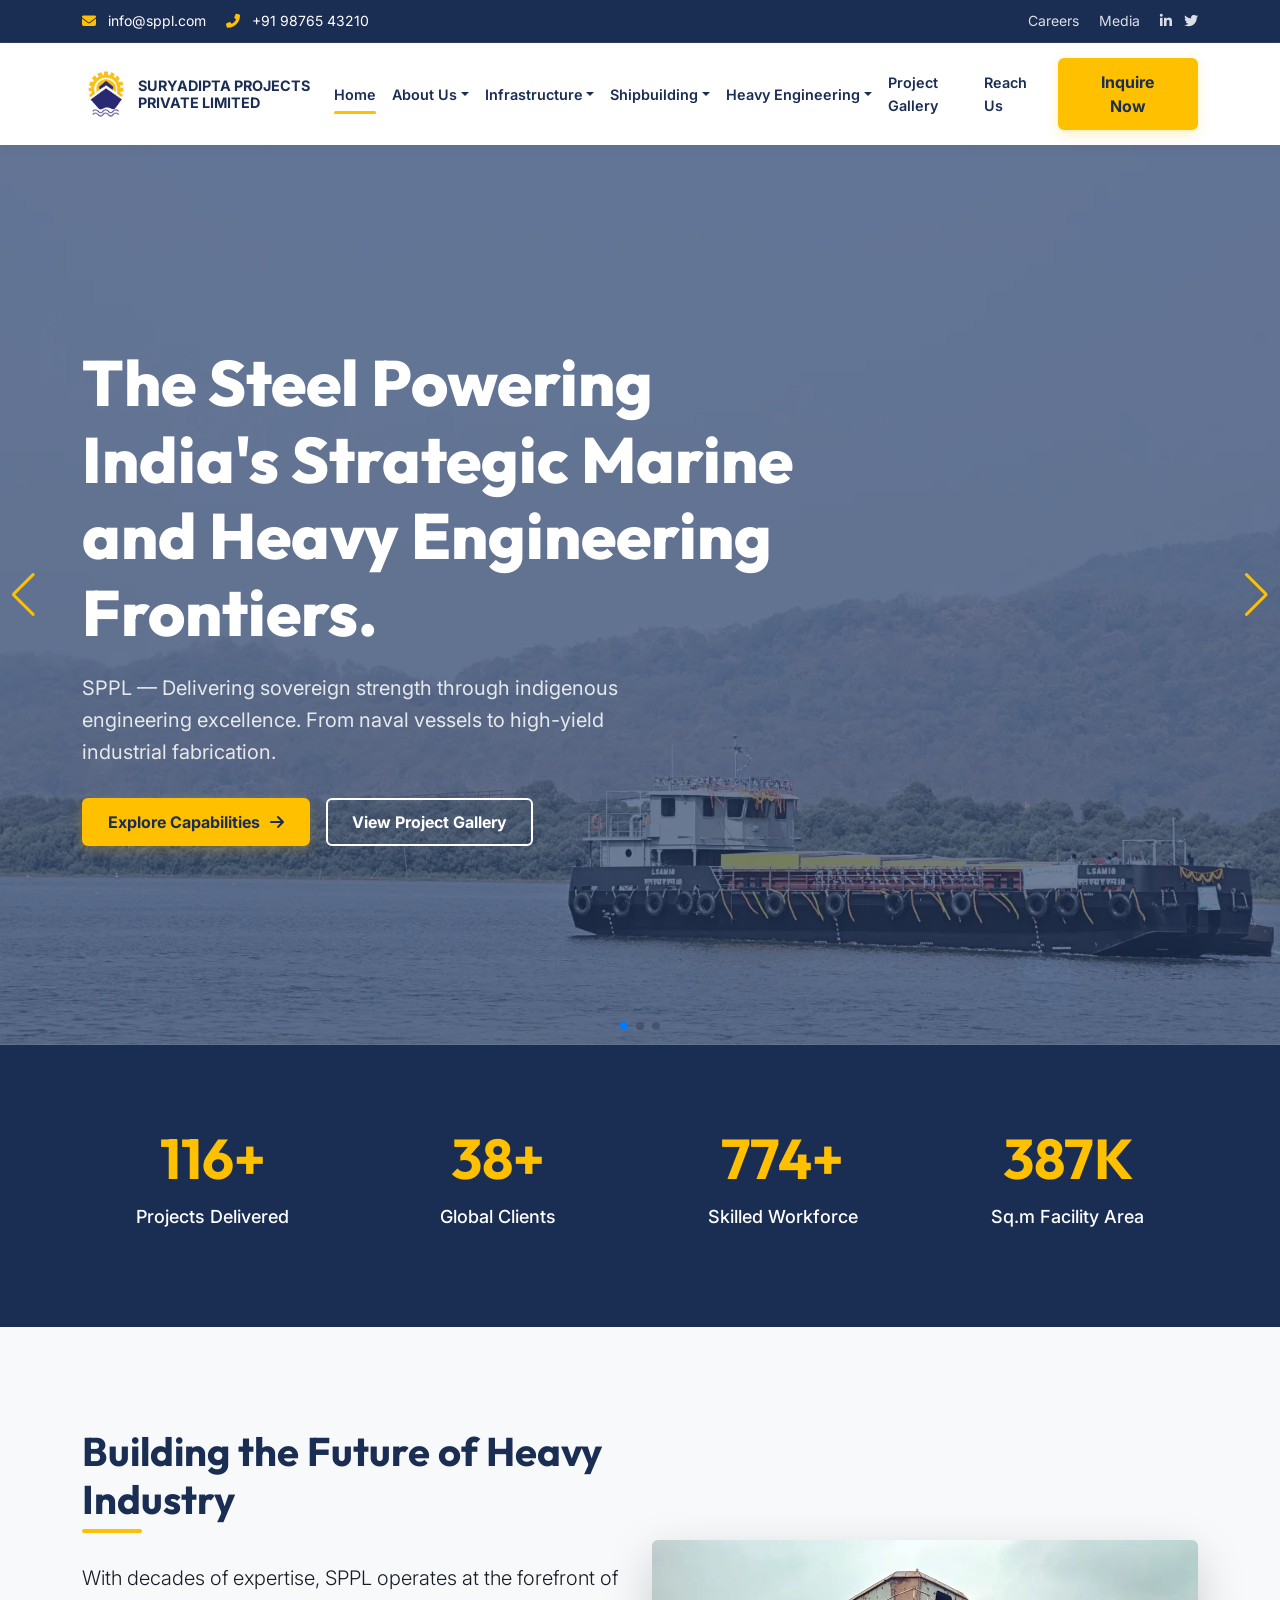
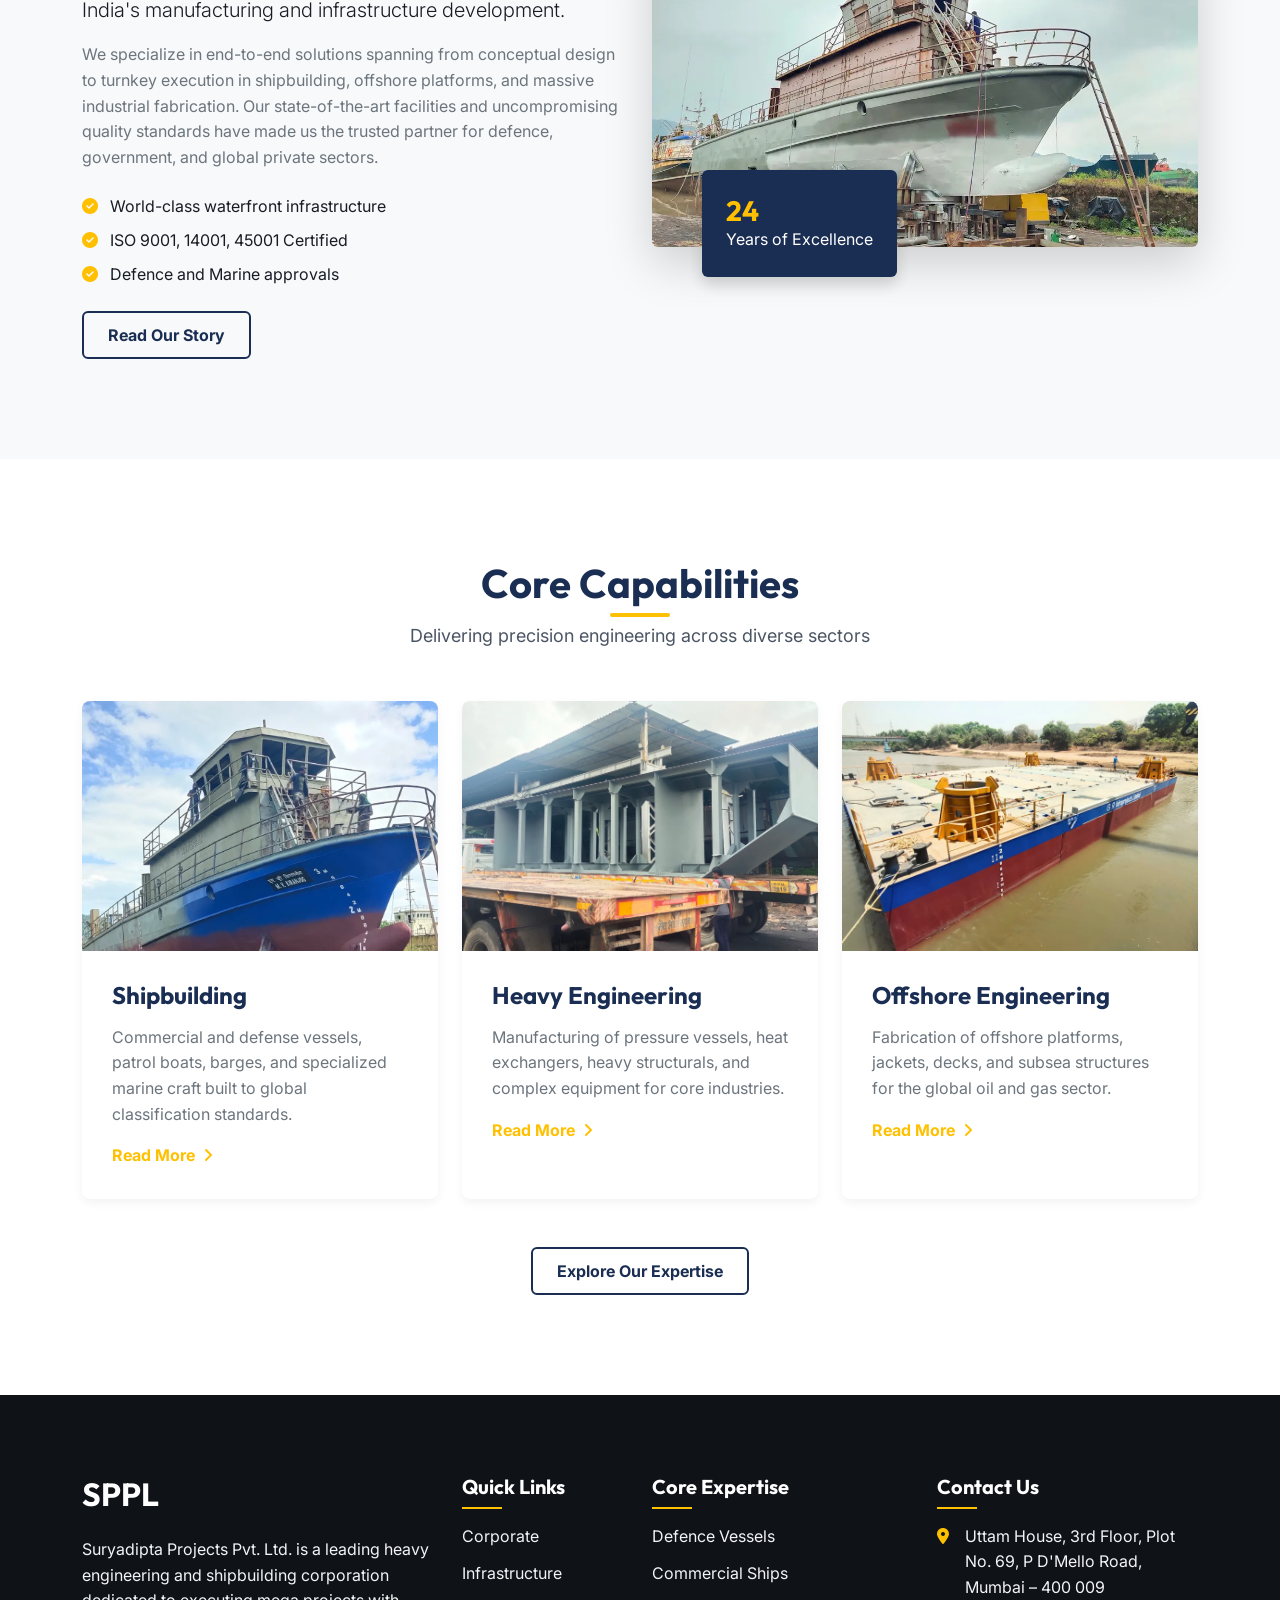
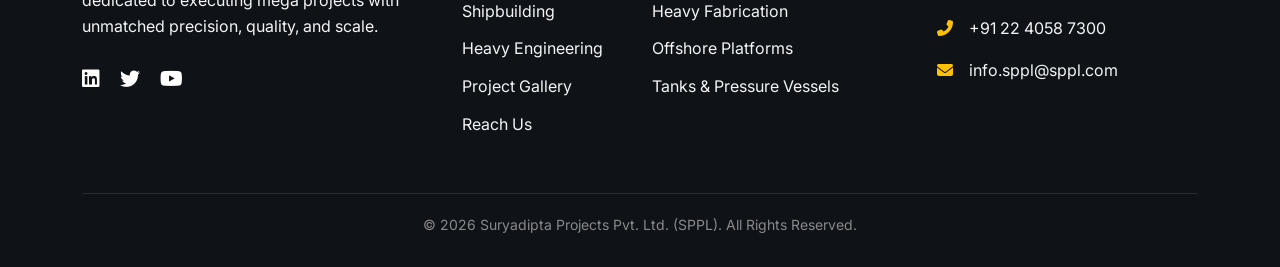
==== commit 252799b7: "Add infrastructure images and remove future expansion" ====
--- a/index.html
+++ b/index.html
@@ -124,8 +124,6 @@
                             <li><a class="dropdown-item" href="infrastructure.html#shipyard">Shipyard</a></li>
                             <li><a class="dropdown-item" href="infrastructure.html#heavy-fabrication-yard">Heavy
                                     Fabrication Yard</a></li>
-                            <li><a class="dropdown-item" href="infrastructure.html#future-expansion">Future
-                                    Expansion</a></li>
                         </ul>
                     </li>
 
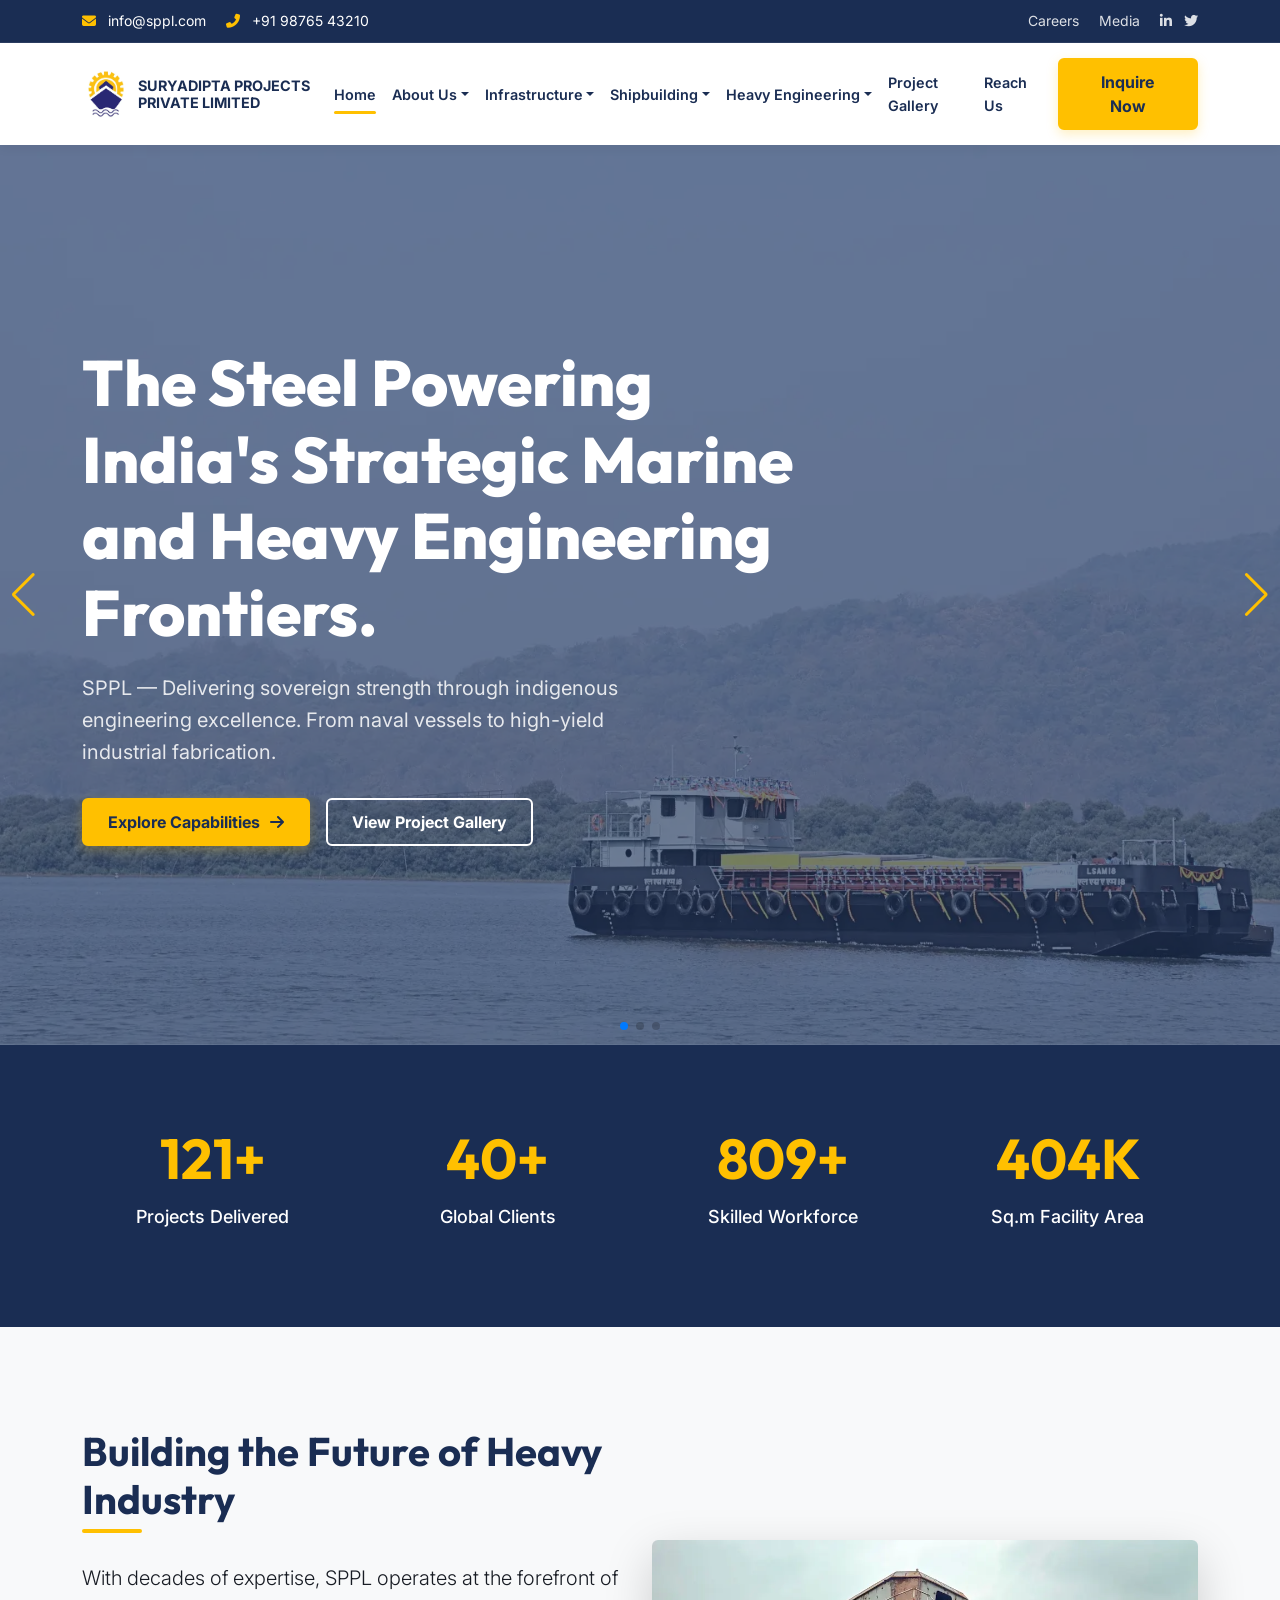
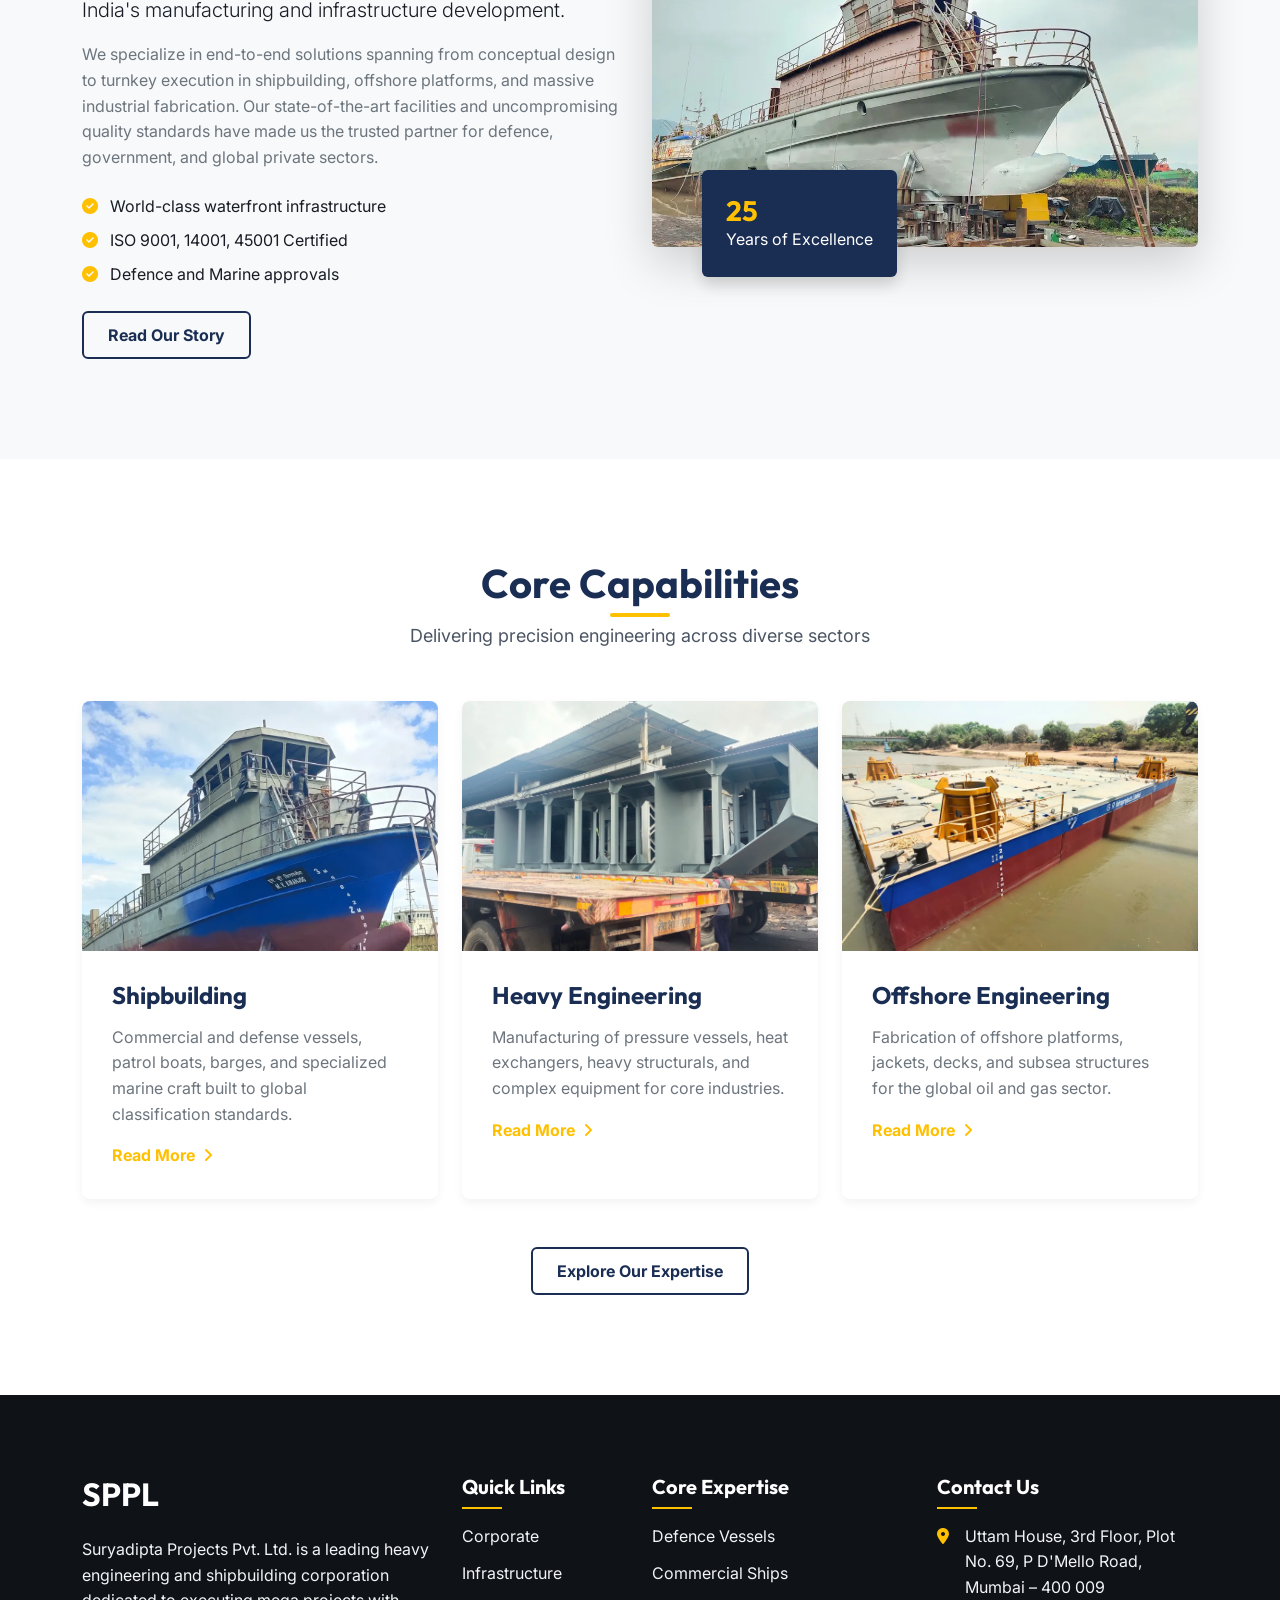
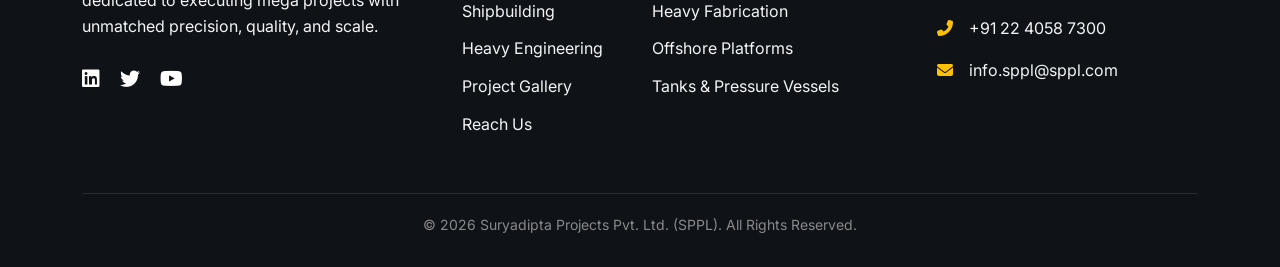
==== commit 76b62b79: "Add official social handles, Kakinada unit, and facility Google Maps links" ====
--- a/index.html
+++ b/index.html
@@ -65,8 +65,8 @@
                 <div class="col-md-6 text-end">
                     <a href="careers.html" class="me-3">Careers</a>
                     <a href="media.html" class="me-3">Media</a>
-                    <a href="#"><i class="fab fa-linkedin-in"></i></a>
-                    <a href="#" class="ms-2"><i class="fab fa-twitter"></i></a>
+                    <a href="https://www.linkedin.com/in/shyamashish-ghoshal-4084222a" target="_blank" rel="noopener noreferrer" aria-label="LinkedIn"><i class="fab fa-linkedin-in"></i></a>
+                    <a href="https://x.com/SPPL_1998" target="_blank" rel="noopener noreferrer" class="ms-2" aria-label="Twitter / X"><i class="fab fa-twitter"></i></a>
                 </div>
             </div>
         </div>
@@ -361,9 +361,9 @@
                         engineering and shipbuilding corporation dedicated to executing mega projects with unmatched
                         precision, quality, and scale.</p>
                     <div class="mt-4">
-                        <a href="#" class="text-white me-3 fs-5" aria-label="LinkedIn"><i
+                        <a href="https://www.linkedin.com/in/shyamashish-ghoshal-4084222a" target="_blank" rel="noopener noreferrer" class="text-white me-3 fs-5" aria-label="LinkedIn"><i
                                 class="fab fa-linkedin"></i></a>
-                        <a href="#" class="text-white me-3 fs-5" aria-label="Twitter"><i class="fab fa-twitter"></i></a>
+                        <a href="https://x.com/SPPL_1998" target="_blank" rel="noopener noreferrer" class="text-white me-3 fs-5" aria-label="Twitter / X"><i class="fab fa-twitter"></i></a>
                         <a href="#" class="text-white fs-5" aria-label="YouTube"><i class="fab fa-youtube"></i></a>
                     </div>
                 </div>
--- a/css/style.css
+++ b/css/style.css
@@ -1742,10 +1742,204 @@
 
 .capability-pill {
   font-size: 0.75rem;
+
+  
   font-weight: 600;
   padding: 3px 9px;
   border-radius: 50px;
   background: #F8FAFC;
   border: 1px solid #E2E8F0;
   color: #475569;
+}
+
+
+/* --------------------------------------------------------------------------
+   Shipbuilding Vessel 2x2 Interactive Grids
+   -------------------------------------------------------------------------- */
+.vessel-grid {
+  margin-bottom: 0;
+}
+
+.vessel-grid-card {
+  position: relative;
+  overflow: hidden;
+  border-radius: 14px;
+  aspect-ratio: 4 / 3;
+  background-color: var(--c-navy-blue);
+  cursor: pointer;
+  border: 2px solid transparent;
+  transition: transform 0.35s cubic-bezier(0.16, 1, 0.3, 1), 
+              box-shadow 0.35s cubic-bezier(0.16, 1, 0.3, 1),
+              border-color 0.35s ease;
+}
+
+.vessel-grid-img {
+  width: 100%;
+  height: 100%;
+  object-fit: cover;
+  display: block;
+  transition: transform 0.6s cubic-bezier(0.16, 1, 0.3, 1), filter 0.35s ease;
+}
+
+.vessel-grid-overlay {
+  position: absolute;
+  inset: 0;
+  display: flex;
+  flex-direction: column;
+  justify-content: flex-end;
+  padding: 12px 14px;
+  background: linear-gradient(180deg, rgba(15, 23, 42, 0.05) 0%, rgba(15, 23, 42, 0.4) 45%, rgba(15, 23, 42, 0.92) 100%);
+  transition: background 0.35s ease;
+  pointer-events: none;
+}
+
+.vessel-grid-tag {
+  display: inline-block;
+  font-size: 0.68rem;
+  font-weight: 700;
+  text-transform: uppercase;
+  letter-spacing: 0.6px;
+  color: var(--c-industrial-orange);
+  margin-bottom: 2px;
+  transition: transform 0.3s ease;
+}
+
+.vessel-grid-title {
+  font-size: 0.88rem;
+  font-weight: 700;
+  color: #ffffff;
+  margin: 0;
+  line-height: 1.25;
+  text-shadow: 0 1px 4px rgba(0, 0, 0, 0.7);
+  transition: transform 0.3s ease, color 0.3s ease;
+}
+
+@media (hover: hover) {
+  .vessel-grid-card:hover {
+    transform: translateY(-5px);
+    box-shadow: 0 14px 28px rgba(26, 45, 83, 0.22) !important;
+    border-color: var(--c-industrial-orange);
+  }
+
+  .vessel-grid-card:hover .vessel-grid-img {
+    transform: scale(1.08);
+  }
+
+  .vessel-grid-card:hover .vessel-grid-overlay {
+    background: linear-gradient(180deg, rgba(15, 23, 42, 0.15) 0%, rgba(15, 23, 42, 0.6) 35%, rgba(15, 23, 42, 0.96) 100%);
+  }
+
+  .vessel-grid-card:hover .vessel-grid-tag {
+    transform: translateY(-2px);
+  }
+
+  .vessel-grid-card:hover .vessel-grid-title {
+    transform: translateY(-2px);
+    color: #ffffff;
+  }
+}
+
+@media (max-width: 575.98px) {
+  .vessel-grid-title {
+    font-size: 0.78rem;
+  }
+  .vessel-grid-overlay {
+    padding: 8px 10px;
+  }
+}
+
+
+/* --------------------------------------------------------------------------
+   Shipbuilding Vessel 2x2 Interactive Grids
+   -------------------------------------------------------------------------- */
+.vessel-grid {
+  margin-bottom: 0;
+}
+
+.vessel-grid-card {
+  position: relative;
+  overflow: hidden;
+  border-radius: 14px;
+  aspect-ratio: 4 / 3;
+  background-color: var(--c-navy-blue);
+  cursor: pointer;
+  border: 2px solid transparent;
+  transition: transform 0.35s cubic-bezier(0.16, 1, 0.3, 1), 
+              box-shadow 0.35s cubic-bezier(0.16, 1, 0.3, 1),
+              border-color 0.35s ease;
+}
+
+.vessel-grid-img {
+  width: 100%;
+  height: 100%;
+  object-fit: cover;
+  display: block;
+  transition: transform 0.6s cubic-bezier(0.16, 1, 0.3, 1), filter 0.35s ease;
+}
+
+.vessel-grid-overlay {
+  position: absolute;
+  inset: 0;
+  display: flex;
+  flex-direction: column;
+  justify-content: flex-end;
+  padding: 12px 14px;
+  background: linear-gradient(180deg, rgba(15, 23, 42, 0.05) 0%, rgba(15, 23, 42, 0.4) 45%, rgba(15, 23, 42, 0.92) 100%);
+  transition: background 0.35s ease;
+  pointer-events: none;
+}
+
+.vessel-grid-tag {
+  display: inline-block;
+  font-size: 0.68rem;
+  font-weight: 700;
+  text-transform: uppercase;
+  letter-spacing: 0.6px;
+  color: var(--c-industrial-orange);
+  margin-bottom: 2px;
+  transition: transform 0.3s ease;
+}
+
+.vessel-grid-title {
+  font-size: 0.88rem;
+  font-weight: 700;
+  color: #ffffff;
+  margin: 0;
+  line-height: 1.25;
+  text-shadow: 0 1px 4px rgba(0, 0, 0, 0.7);
+  transition: transform 0.3s ease, color 0.3s ease;
+}
+
+@media (hover: hover) {
+  .vessel-grid-card:hover {
+    transform: translateY(-5px);
+    box-shadow: 0 14px 28px rgba(26, 45, 83, 0.22) !important;
+    border-color: var(--c-industrial-orange);
+  }
+
+  .vessel-grid-card:hover .vessel-grid-img {
+    transform: scale(1.08);
+  }
+
+  .vessel-grid-card:hover .vessel-grid-overlay {
+    background: linear-gradient(180deg, rgba(15, 23, 42, 0.15) 0%, rgba(15, 23, 42, 0.6) 35%, rgba(15, 23, 42, 0.96) 100%);
+  }
+
+  .vessel-grid-card:hover .vessel-grid-tag {
+    transform: translateY(-2px);
+  }
+
+  .vessel-grid-card:hover .vessel-grid-title {
+    transform: translateY(-2px);
+    color: #ffffff;
+  }
+}
+
+@media (max-width: 575.98px) {
+  .vessel-grid-title {
+    font-size: 0.78rem;
+  }
+  .vessel-grid-overlay {
+    padding: 8px 10px;
+  }
 }
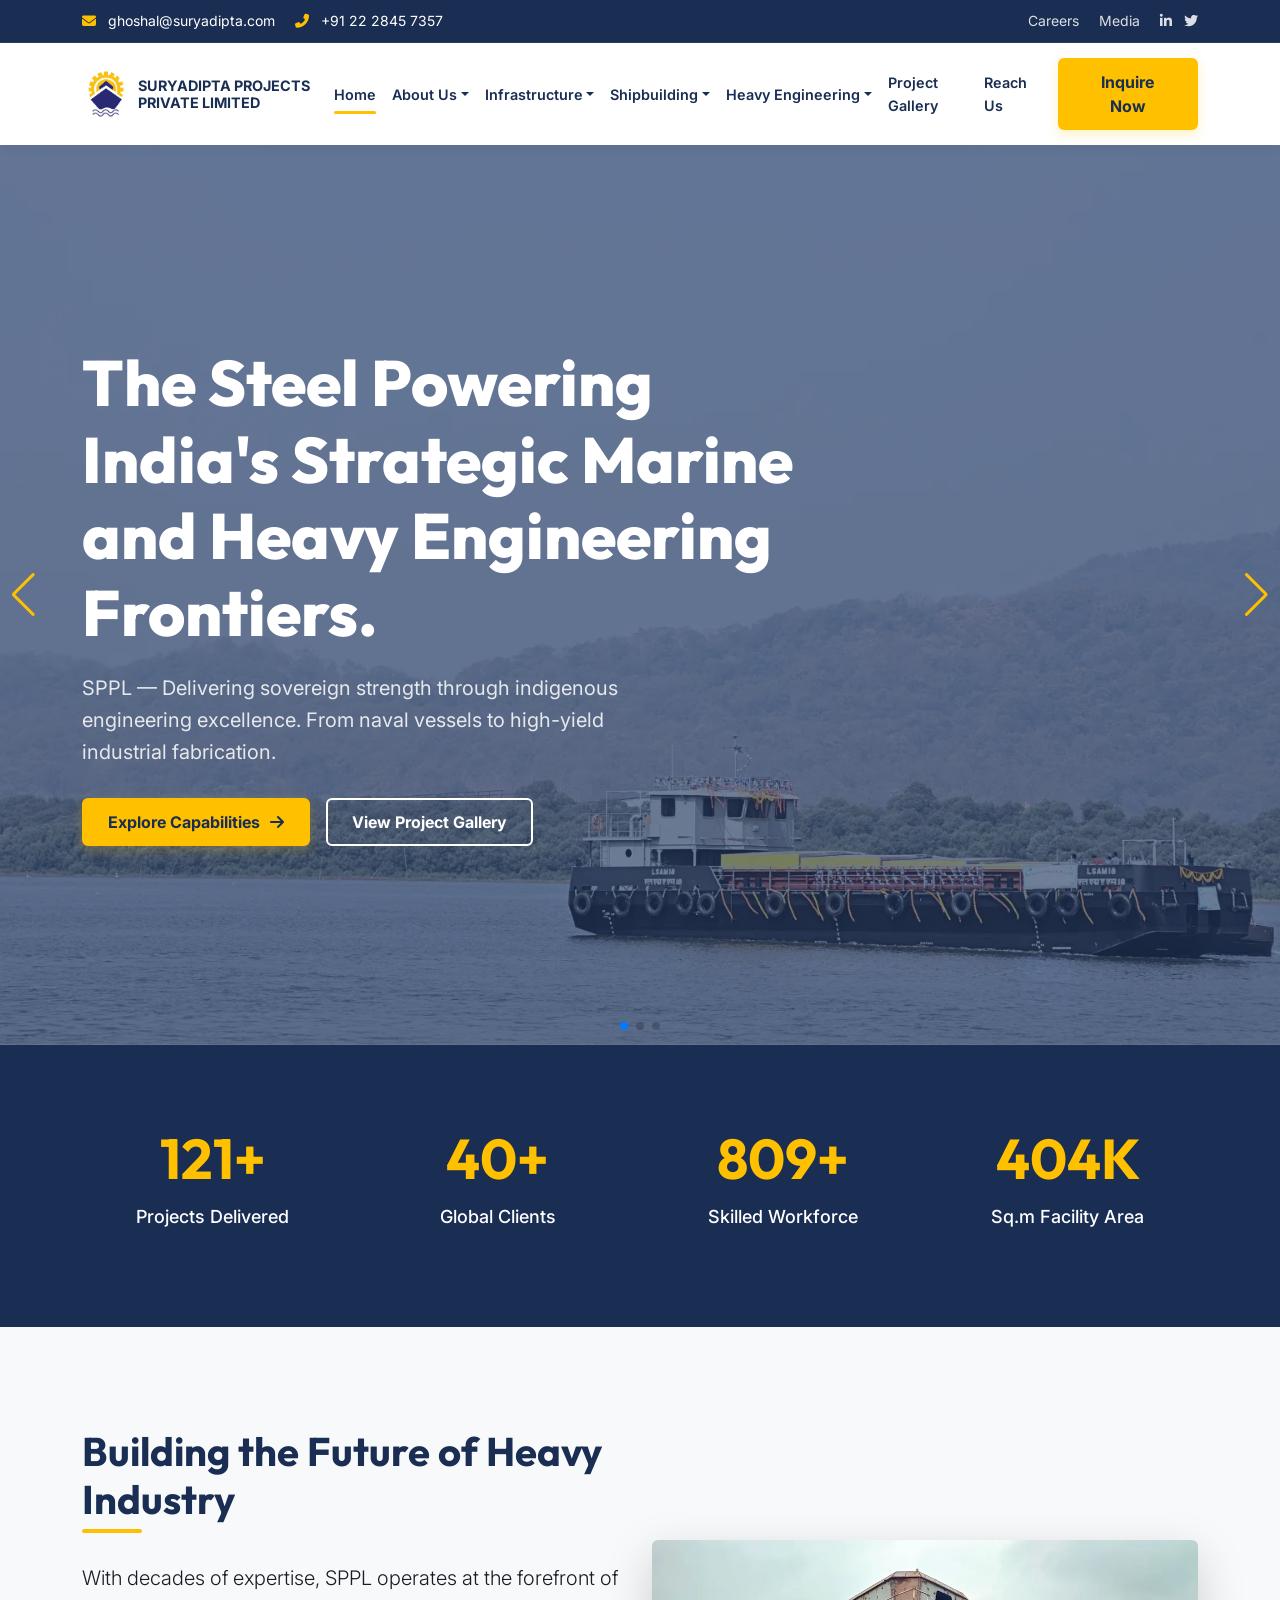
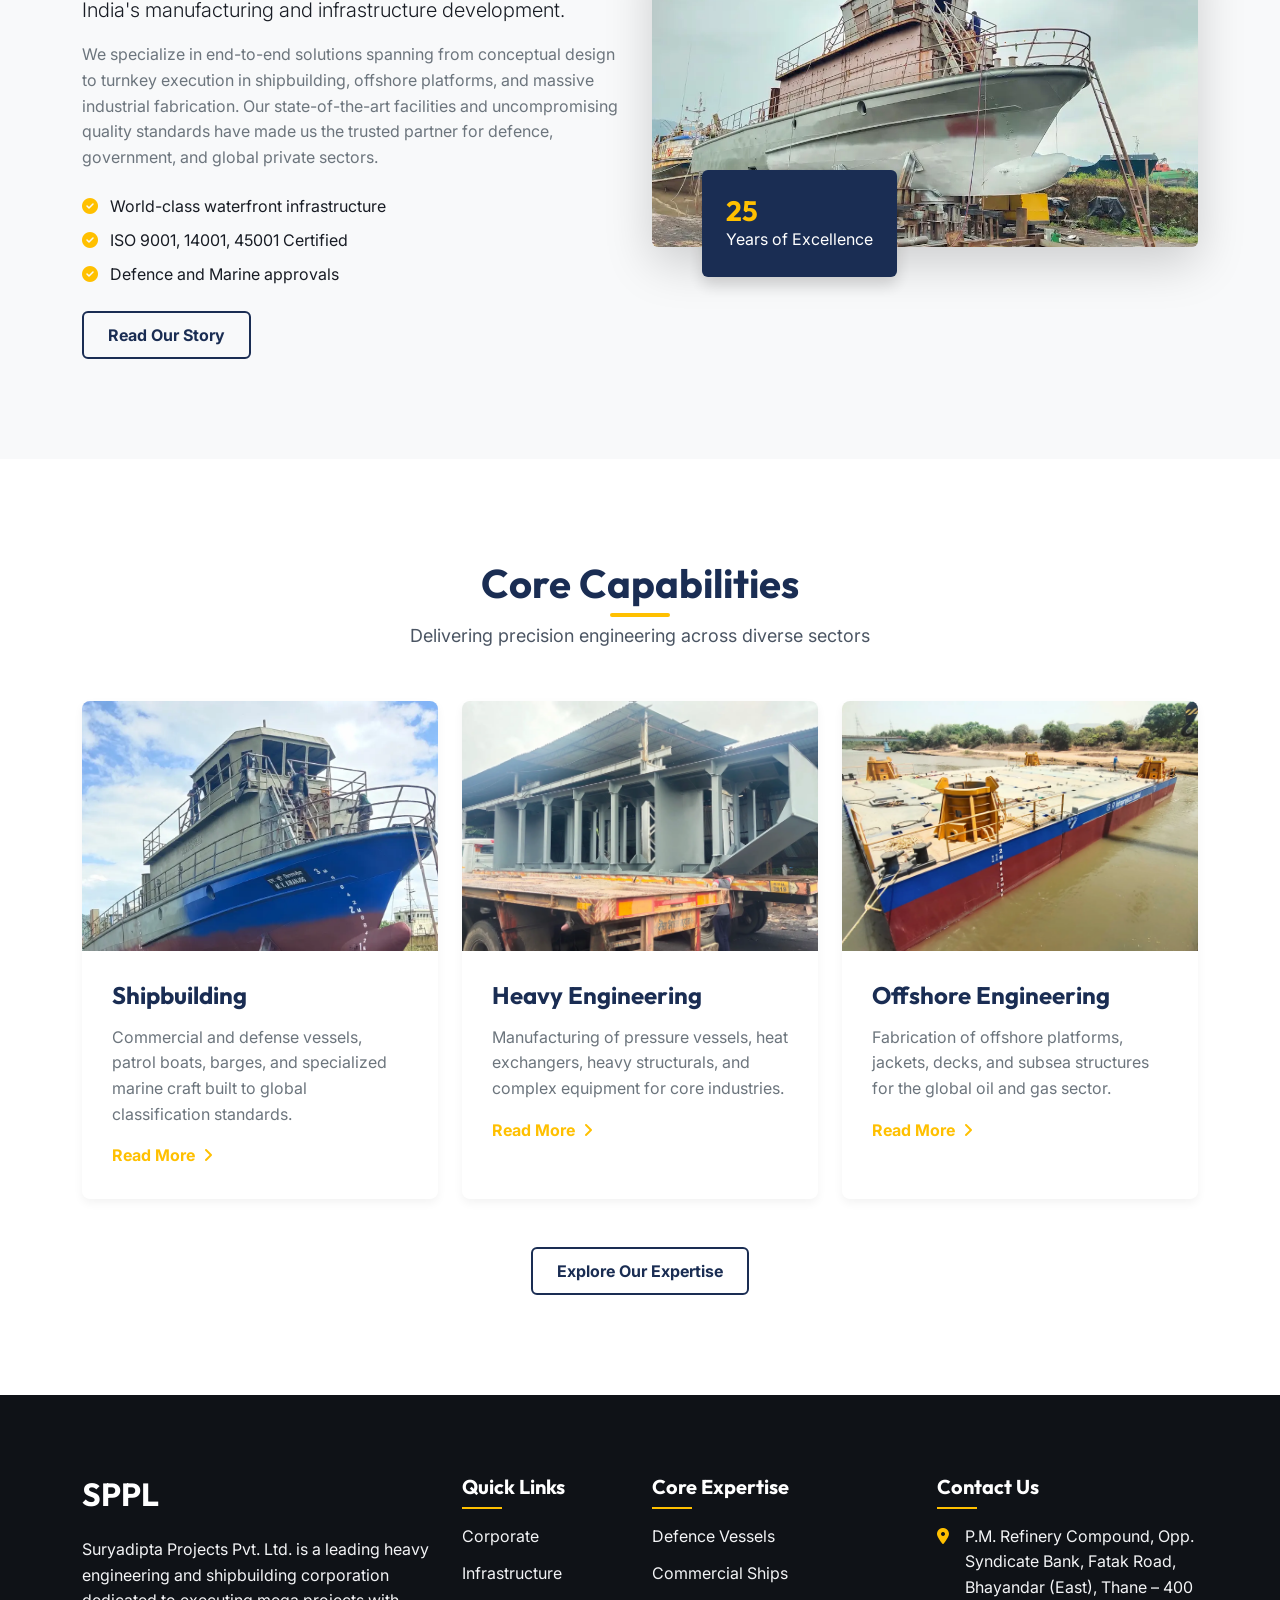
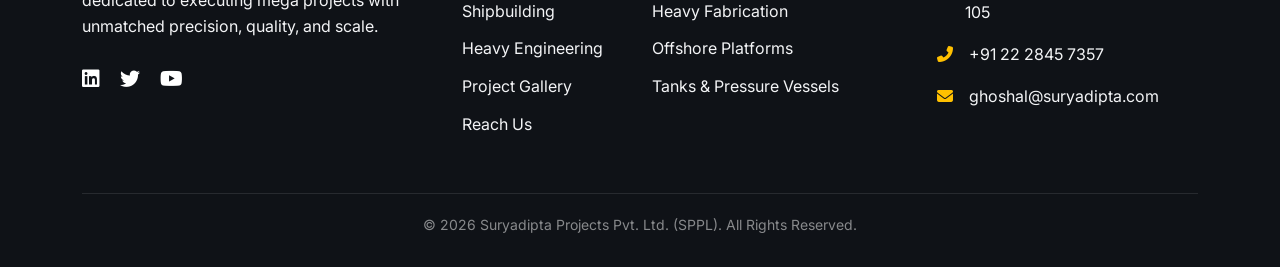
==== commit c53cc29a: "Update corporate headquarters, phone, email, and maps with official registered records" ====
--- a/index.html
+++ b/index.html
@@ -42,11 +42,12 @@
       "logo": "https://www.sppl.com/images/logo.png",
       "contactPoint": {
         "@type": "ContactPoint",
-        "telephone": "+91-22-4058-7300",
+        "telephone": "+91-22-2845-7357",
         "contactType": "customer service"
       },
       "sameAs": [
-        "https://www.linkedin.com/company/sppl"
+        "https://www.linkedin.com/in/shyamashish-ghoshal-4084222a",
+        "https://x.com/SPPL_1998"
       ]
     }
     </script>
@@ -59,8 +60,8 @@
         <div class="container">
             <div class="row align-items-center">
                 <div class="col-md-6">
-                    <span class="me-3"><i class="fas fa-envelope text-orange me-2"></i> info@sppl.com</span>
-                    <span><i class="fas fa-phone-alt text-orange me-2"></i> +91 98765 43210</span>
+                    <span class="me-3"><i class="fas fa-envelope text-orange me-2"></i> ghoshal@suryadipta.com</span>
+                    <span><i class="fas fa-phone-alt text-orange me-2"></i> +91 22 2845 7357</span>
                 </div>
                 <div class="col-md-6 text-end">
                     <a href="careers.html" class="me-3">Careers</a>
@@ -396,16 +397,15 @@
                     <ul class="footer-links">
                         <li class="d-flex mb-3">
                             <i class="fas fa-map-marker-alt text-orange mt-1 me-3"></i>
-                            <span style="color: var(--c-steel-grey-light);">Uttam House, 3rd Floor, Plot No. 69, P
-                                D'Mello Road, Mumbai – 400 009</span>
+                            <span style="color: var(--c-steel-grey-light);">P.M. Refinery Compound, Opp. Syndicate Bank, Fatak Road, Bhayandar (East), Thane &ndash; 400 105</span>
                         </li>
                         <li class="d-flex mb-3">
                             <i class="fas fa-phone-alt text-orange mt-1 me-3"></i>
-                            <span style="color: var(--c-steel-grey-light);">+91 22 4058 7300</span>
+                            <span style="color: var(--c-steel-grey-light);">+91 22 2845 7357</span>
                         </li>
                         <li class="d-flex mb-3">
                             <i class="fas fa-envelope text-orange mt-1 me-3"></i>
-                            <span style="color: var(--c-steel-grey-light);">info.sppl@sppl.com</span>
+                            <span style="color: var(--c-steel-grey-light);">ghoshal@suryadipta.com</span>
                         </li>
                     </ul>
                 </div>
